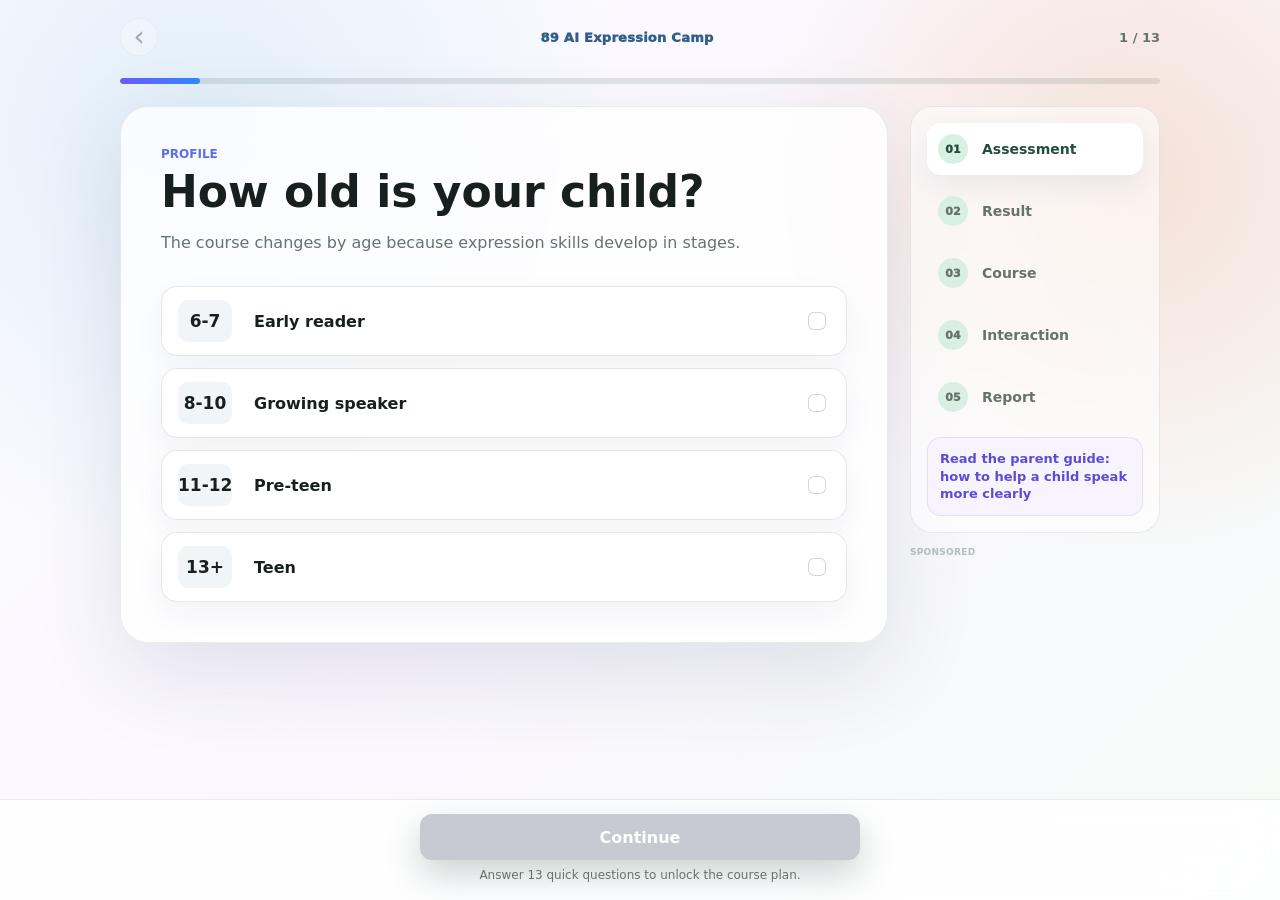
==== ai-learning/index.html @ 97161927 "Add ai learning payment intent test" ====
<!doctype html>
<html lang="en">
  <head>
    <meta charset="utf-8" />
    <meta name="viewport" content="width=device-width, initial-scale=1" />
    <title>89 AI School Demo</title>
    <link rel="stylesheet" href="./style.css?v=20260701-payment-intent-1" />
    <script async src="https://pagead2.googlesyndication.com/pagead/js/adsbygoogle.js?client=ca-pub-5502975373459743" crossorigin="anonymous"></script>
  </head>
  <body class="landing-mode">
    <div class="app-shell">
      <aside class="rail" aria-label="主导航">
        <div class="brand">
          <div class="brand-mark">89</div>
          <div>
            <strong>AI School</strong>
            <span>0-100 Lifelong Teacher</span>
          </div>
        </div>

        <nav class="rail-nav" aria-label="产品模块">
          <a href="#landing" data-route="landing">投放页</a>
          <a class="active" href="#home" data-route="home">人生地图</a>
          <a href="#model" data-route="model">商业模式</a>
          <a href="#profile" data-route="profile">阶段诊断</a>
          <a href="#lesson" data-route="lesson">AI 陪练</a>
          <a href="#report" data-route="report">成长激励</a>
        </nav>

        <div class="guardian-card">
          <span class="status-dot"></span>
          <div>
            <strong>家长 / 本人可见</strong>
            <p>所有训练记录、AI 反馈和下一步建议都会沉淀成成长档案。</p>
          </div>
        </div>
      </aside>

      <main class="workspace">
        <header class="mobile-header" aria-label="移动端状态">
          <div>
            <strong>89 AI School</strong>
            <span id="mobileStage">儿童基础能力</span>
          </div>
          <div class="mobile-stats" aria-label="学习状态">
            <span id="mobileStreak">12🔥</span>
            <span id="mobileXp">420 XP</span>
          </div>
        </header>

        <section class="page landing-page active" data-page="landing">
          <section class="quiz-screen" aria-label="AI Expression Assessment">
            <header class="quiz-top">
              <button class="quiz-back" type="button" id="quizBack" aria-label="Previous question">‹</button>
              <div class="quiz-brand">89 AI Expression Camp</div>
              <div class="quiz-step" id="quizStepText">1 / 6</div>
            </header>

            <div class="quiz-progress" aria-hidden="true">
              <span id="quizProgress"></span>
            </div>

            <main class="quiz-card" aria-live="polite">
              <p class="eyebrow" id="quizCategory">Profile</p>
              <h1 id="quizQuestion">What does your child need most right now?</h1>
              <p id="quizHint">This helps us create a focused 7-day course, not a generic lesson list.</p>
              <div class="quiz-options" id="quizOptions"></div>
            </main>

            <div class="quiz-side">
              <aside class="quiz-preview" aria-label="Flow preview">
                <div class="preview-line active">
                  <span>01</span>
                  <strong>Assessment</strong>
                </div>
                <div class="preview-line">
                  <span>02</span>
                  <strong>Result</strong>
                </div>
                <div class="preview-line">
                  <span>03</span>
                  <strong>Course</strong>
                </div>
                <div class="preview-line">
                  <span>04</span>
                  <strong>Interaction</strong>
                </div>
                <div class="preview-line">
                  <span>05</span>
                  <strong>Report</strong>
                </div>
                <a class="guide-entry" href="../learning-guides/how-to-help-a-child-speak-clearly/index.html">
                  Read the parent guide: how to help a child speak more clearly
                </a>
              </aside>

              <aside class="quiz-ad" aria-label="Sponsored">
                <span>Sponsored</span>
                <!-- learntest -->
                <ins class="adsbygoogle"
                     style="display:block"
                     data-ad-client="ca-pub-5502975373459743"
                     data-ad-slot="1172840816"
                     data-ad-format="auto"
                     data-full-width-responsive="true"></ins>
                <script>
                     (adsbygoogle = window.adsbygoogle || []).push({});
                </script>
              </aside>
            </div>

            <footer class="quiz-footer">
              <button class="primary-action" type="button" id="quizContinue" disabled>Continue</button>
              <p id="quizFooterText">Answer 12 quick questions to unlock the course plan.</p>
            </footer>
          </section>
        </section>

        <section class="page funnel-page" data-page="loading">
          <section class="plan-builder">
            <div class="mini-brand">89 AI Expression Camp</div>
            <h1>Your child's first speaking trial is ready.</h1>
            <p class="plan-ready-copy">Based on the assessment, we will start with one measurable skill: turning a short answer into a clear answer with a reason and example.</p>
            <div class="build-list plan-ready-list">
              <div><span>01</span><strong>Primary gap</strong><small>Reason</small></div>
              <div><span>02</span><strong>First trial</strong><small>8 min</small></div>
              <div><span>03</span><strong>Parent report</strong><small>After practice</small></div>
            </div>
            <div class="testimonial-slider plan-ready-summary" aria-label="Course preview">
              <article>
                <div><span>Trial preview</span><small>Day 1</small></div>
                <strong>Watch a short school scene, hear a model answer, then record one answer.</strong>
                <p>The report will only use what your child actually says in the practice.</p>
              </article>
            </div>
            <div class="micro-modal plan-ready-actions">
              <p>Choose what to review next.</p>
              <div>
                <button type="button" data-go="plan">View Plan</button>
                <button type="button" data-go="plan">Choose Plan</button>
              </div>
            </div>
          </section>
        </section>

        <section class="page funnel-page" data-page="plan">
          <section class="personal-plan">
            <div class="sticky-plan-cta">
              <span>7-day expression plan</span>
              <button type="button" data-payment-trigger="plan">Reserve Plan</button>
            </div>
            <div class="mini-brand">89 AI Expression Camp</div>
            <h1>Your child may not need more worksheets. <span>They need practice for real school moments.</span></h1>
            <p class="plan-subtitle">Based on the quiz, we recommend one short speaking trial first, then a 7-day plan built around real school moments.</p>

            <section class="offer-box purchase-test">
              <div class="discount-card">
                <span>Recommended after assessment</span>
                <strong>7-Day Expression Quest</strong>
                <p>Daily 8-minute school scenario, AI coaching, before/after answer evidence, and a parent report after each lesson.</p>
              </div>
              <div class="plan-highlights compact-offer">
                <h2>What parents are buying</h2>
                <ul>
                  <li>Day 1: give a reason with Choice + Because + Example.</li>
                  <li>Day 2: retell a story in order with First + Then + Finally.</li>
                  <li>Day 3: ask to join classmates with Ask + Role + Friendly close.</li>
                  <li>Day 4: disagree politely with I feel + When + I need.</li>
                  <li>Each day includes one school scene, one model line, one real speaking attempt, one retry, and a parent note.</li>
                </ul>
              </div>
              <div class="report-pricing plan-pricing" aria-label="Subscription plans">
                <label class="price-option" data-plan-key="week">
                  <input type="radio" name="coursePlan" value="week" />
                  <span class="plan-radio"></span>
                  <span class="price-name">1-WEEK PLAN</span>
                  <span class="price-total"><s>$9.99</s> $4.99</span>
                  <span class="price-daily"><s>$1.43</s><strong>$0.71</strong><em>per day</em></span>
                </label>

                <label class="price-option selected" data-plan-key="fourWeek">
                  <input type="radio" name="coursePlan" value="fourWeek" checked />
                  <span class="popular-badge">★ MOST POPULAR</span>
                  <span class="plan-radio"></span>
                  <span class="price-name">4-WEEK PLAN</span>
                  <span class="price-total"><s>$39.99</s> $19.99</span>
                  <span class="price-daily"><s>$1.43</s><strong>$0.71</strong><em>per day</em></span>
                </label>

                <label class="price-option" data-plan-key="twentyFourWeek">
                  <input type="radio" name="coursePlan" value="twentyFourWeek" />
                  <span class="plan-radio"></span>
                  <span class="price-name">24-WEEK PLAN</span>
                  <span class="price-total"><s>$149.99</s> $74.99</span>
                  <span class="price-daily"><s>$0.89</s><strong>$0.45</strong><em>per day</em></span>
                </label>
              </div>
              <p class="guarantee-line">This is an early payment-intent test. Reserve the selected plan and we will notify you when checkout opens.</p>
              <button class="primary-action" type="button" data-payment-trigger="plan">Reserve Early Access</button>
              <button class="secondary-action" type="button" data-go="landing">Retake Assessment</button>
            </section>
          </section>
        </section>

        <section class="page" data-page="home">
          <div class="topbar" aria-label="Demo 控制台">
            <div>
              <p class="eyebrow">7-Day AI Expression Camp</p>
              <h1 id="homeHeroTitle">每天 10 分钟，让孩子把话说完整、敢开口、能处理小冲突。</h1>
            </div>
            <button class="primary-action" type="button" data-go="profile">开始测评</button>
          </div>

          <section class="daily-challenge panel">
            <div class="challenge-copy">
              <span class="challenge-badge" id="challengeBadge">Cold Start MVP</span>
              <h2 id="challengeTitle">先测“表达力训练营”能不能跑通</h2>
              <p id="challengeCopy">榜单显示，教育产品真正赚钱的是明确任务：开口练习、儿童阅读、AI 反馈、每日训练。我们先用表达力切口验证家长是否愿意付费。</p>
            </div>
            <div class="challenge-rewards">
              <div>
                <span>验证路径</span>
                <strong id="challengeReward">广告 → Quiz → 7 天营</strong>
              </div>
              <button type="button" data-go="model">看商业模式</button>
            </div>
          </section>

          <section class="validation-grid" aria-label="商业验证入口">
            <article class="validation-card panel">
              <span>Track 01</span>
              <h2>Reading Quest</h2>
              <p>解决“孩子读了很多书，但讲不出来”。每天一个故事，一个追问，一个家长报告。</p>
              <button type="button" data-go="lesson">体验阅读表达</button>
            </article>
            <article class="validation-card panel">
              <span>Track 02</span>
              <h2>Social Expression Quest</h2>
              <p>解决“孩子被误会、想加入、吵架后不知道怎么说”。每天一个真实社交场景。</p>
              <button type="button" data-go="profile">生成训练计划</button>
            </article>
            <article class="validation-card panel emphasis">
              <span>Business Test</span>
              <h2>我们要验证什么？</h2>
              <p>普通家庭是否愿意为孩子的底层能力提升付费，而不是只为课程内容付费。</p>
              <button type="button" data-go="model">查看榜单依据</button>
            </article>
          </section>

          <section class="hero-grid">
            <div class="life-map panel">
              <div class="panel-header">
                <div>
                  <p class="eyebrow">Life Learning Map</p>
                  <h2>人生学习地图</h2>
                </div>
                <output id="ageOutput" for="ageRange">7 岁</output>
              </div>

              <div class="age-slider">
                <input id="ageRange" type="range" min="0" max="100" value="7" />
                <div class="age-labels" aria-hidden="true">
                  <span>0</span>
                  <span>18</span>
                  <span>40</span>
                  <span>70</span>
                  <span>100</span>
                </div>
              </div>

              <div class="stage-rail" id="stageRail" aria-label="人生阶段"></div>
            </div>

            <div class="teacher-panel panel">
              <div class="orbital-visual" aria-hidden="true">
                <div class="orbit orbit-one"></div>
                <div class="orbit orbit-two"></div>
                <div class="core">AI</div>
                <span class="node node-a"></span>
                <span class="node node-b"></span>
                <span class="node node-c"></span>
              </div>
              <p class="eyebrow">Core Promise</p>
              <h2 id="teacherTitle">老师已经知道你今天卡在哪里。</h2>
              <p class="teacher-copy">
                不用选课，不用找题。每天打开就是一个刚好够难的小关卡，完成后能力、奖励和明天任务都会更新。
              </p>
            </div>
          </section>

          <section class="persona-strip" aria-label="选择体验角色">
            <button class="persona-card active" type="button" data-persona="child">
              <span class="persona-age">7 岁</span>
              <strong>Lily</strong>
              <small>阅读表达训练</small>
            </button>
            <button class="persona-card" type="button" data-persona="teen">
              <span class="persona-age">18 岁</span>
              <strong>Alex</strong>
              <small>专业与职业探索</small>
            </button>
            <button class="persona-card" type="button" data-persona="adult">
              <span class="persona-age">32 岁</span>
              <strong>Chen</strong>
              <small>AI 职业能力提升</small>
            </button>
            <button class="persona-card" type="button" data-persona="senior">
              <span class="persona-age">68 岁</span>
              <strong>Wang</strong>
              <small>健康认知与陪伴</small>
            </button>
          </section>

          <section class="ops-strip" aria-label="学习运营机制">
            <article class="ops-card">
              <span>🔥</span>
              <strong id="homeStreak">12 天连续学习</strong>
              <small>每天完成一个微任务，保持成长节奏。</small>
            </article>
            <article class="ops-card">
              <span>⚡</span>
              <strong id="homeXp">420 XP</strong>
              <small>每次练习获得经验值，推动阶段升级。</small>
            </article>
            <article class="ops-card">
              <span>💎</span>
              <strong id="homeGems">86 Gems</strong>
              <small>可兑换提示、复习保护和奖励任务。</small>
            </article>
          </section>
        </section>

        <section class="page" data-page="model">
          <div class="page-head">
            <div>
              <p class="eyebrow">Market Map</p>
              <h1>教育产品不是一种商业模式，而是一组获客、转化、留存和复购机制。</h1>
              <p>我们要测试的不是“AI School 这个大词”，而是普通家庭是否愿意为一个明确能力结果付费：孩子每天 10 分钟，把话说完整、敢开口、能处理真实小场景。</p>
            </div>
            <button class="primary-action" type="button" data-go="lesson">体验训练</button>
          </div>

          <section class="model-hero panel">
            <div>
              <p class="eyebrow">Recommended Test</p>
              <h2>最小可验证模式</h2>
              <p>痛点广告 + 3 分钟测评 + 个性化训练计划 + 5/7 天 AI 闯关陪练 + 家长报告 + 训练营/订阅转化。</p>
            </div>
            <div class="funnel-chain" aria-label="商业模式漏斗">
              <span>痛点广告</span>
              <span>测评</span>
              <span>训练计划</span>
              <span>每日闯关</span>
              <span>家长报告</span>
              <span>付费续训</span>
            </div>
          </section>

          <section class="model-grid">
            <article class="model-card panel recommended">
              <p class="eyebrow">Best For Cold Start</p>
              <h2>适合先做</h2>
              <ul>
                <li><strong>Quiz Funnel：</strong>广告进入测评，生成孩子专属训练计划。</li>
                <li><strong>5/7 天训练营：</strong>短周期、低门槛，验证家长第一笔付费。</li>
                <li><strong>AI 闯关陪练：</strong>每天一个真实任务，AI 追问、提示、反馈。</li>
                <li><strong>家长报告：</strong>让家长看到“孩子哪里变好了”。</li>
                <li><strong>Kahoot 式挑战：</strong>第二阶段再做家庭/班级 PK，用来增强传播和组织场景。</li>
              </ul>
            </article>

            <article class="model-card panel">
              <p class="eyebrow">Delay These</p>
              <h2>暂时不适合</h2>
              <ul>
                <li><strong>Khanmigo 模式：</strong>依赖大内容库和学校生态，冷启动用户不知道该问什么。</li>
                <li><strong>BabyBus 模式：</strong>需要海量内容/IP/动画，不适合当前用 AI 快速验证。</li>
                <li><strong>学校采购：</strong>客单价高但周期长，先 DTC 跑通家长端。</li>
                <li><strong>老师 marketplace：</strong>供给侧太重，不是我们当前优势。</li>
              </ul>
            </article>
          </section>

          <section class="market-table panel">
            <div class="panel-header">
              <div>
                <p class="eyebrow">Benchmarks</p>
                <h2>参考产品和可借鉴点</h2>
              </div>
              <span class="pill">2026 当前市场</span>
            </div>
            <div class="benchmark-list">
              <div><strong>Duolingo</strong><span>Freemium + 订阅 + 广告 + IAP</span><p>学 Streak、XP、League、Hearts，但不能只做游戏化。</p></div>
              <div><strong>Speak / ELSA</strong><span>AI 表达陪练订阅</span><p>卖“敢说、说得好”的结果，而不是卖课程目录。</p></div>
              <div><strong>ABCmouse / Lingokids</strong><span>儿童内容会员</span><p>学年龄路径、免费试用和家长放心，不拼内容库。</p></div>
              <div><strong>Kahoot</strong><span>多人互动学习 + 组织订阅</span><p>学抢答、排行榜和课堂/家庭挑战；不作为冷启动主卖点。</p></div>
              <div><strong>Khanmigo</strong><span>AI Tutor + 内容库</span><p>学引导式反馈，但不直接复制通用问答。</p></div>
              <div><strong>Second Step / Move This World</strong><span>学校 SEL 平台</span><p>证明 SEL 有需求，但前台要讲“真实场景怎么说”。</p></div>
              <div><strong>RiseGuide 类漏斗</strong><span>测评 + 定制计划</span><p>最适合测试广告、留资和低价付费。</p></div>
            </div>
          </section>

          <section class="adjacent-modes panel">
            <div class="panel-header">
              <div>
                <p class="eyebrow">Adjacent Models</p>
                <h2>没有作为第一优先级，但值得借鉴的模式</h2>
              </div>
              <span class="pill">第二阶段参考</span>
            </div>
            <div class="mode-cards">
              <article>
                <span>01</span>
                <strong>Preply / italki</strong>
                <h3>真人老师 marketplace + AI 辅助</h3>
                <p>证明用户愿意为真人反馈、责任感和个性化纠错付高价。89 可以做 AI 陪练后的真人点评 upsell。</p>
              </article>
              <article>
                <span>02</span>
                <strong>Outschool</strong>
                <h3>儿童兴趣小班课 marketplace</h3>
                <p>用主题小班课承接孩子兴趣。89 后期可做故事表达营、小小辩论营、社交表达营。</p>
              </article>
              <article>
                <span>03</span>
                <strong>Prodigy / Blooket / Gimkit</strong>
                <h3>游戏优先的学习循环</h3>
                <p>学任务、战斗、奖励和成长线，让孩子自己愿意回来；付费设计要避免家长反感。</p>
              </article>
              <article>
                <span>04</span>
                <strong>Maven</strong>
                <h3>结果型 cohort 训练营</h3>
                <p>更适合成人阶段，例如 AI Career School、30 天职场表达训练营、管理沟通训练营。</p>
              </article>
              <article>
                <span>05</span>
                <strong>KiwiCo / Lovevery</strong>
                <h3>家庭订阅 + 离线成长任务</h3>
                <p>把学习从屏幕延伸到家庭场景。89 可做每日亲子表达题、情绪沟通任务、现实挑战。</p>
              </article>
            </div>
          </section>

          <section class="chart-signals panel">
            <div class="panel-header">
              <div>
                <p class="eyebrow">App Store / Google Play Signals</p>
                <h2>榜单告诉我们的真实需求</h2>
              </div>
              <span class="pill">Top Free / Top Grossing</span>
            </div>
            <div class="signal-grid">
              <article>
                <span>01</span>
                <strong>用户不为“教育”付费，而为具体任务付费</strong>
                <p>Duolingo、PictureThis、Simply Piano、Pocket Prep、Blinkist 都是具体任务，不是泛教育。</p>
              </article>
              <article>
                <span>02</span>
                <strong>AI + 明确任务，比通用 AI Tutor 更容易跑</strong>
                <p>Gauth、Question.AI、Praktika、Loora、ELSA、Coursiv 都是在具体学习动作里放 AI。</p>
              </article>
              <article>
                <span>03</span>
                <strong>儿童方向能赚钱，但不要拼内容库</strong>
                <p>Lingokids、ABCmouse、Kiddopia、Reading Eggs 靠内容/IP，89 应该靠 AI 陪练和家长报告。</p>
              </article>
              <article>
                <span>04</span>
                <strong>表达力是合理切口</strong>
                <p>Duolingo、Speak、Pimsleur、Babbel、ELSA 长期在榜，说明“开口练习 + 高频反馈”有付费心智。</p>
              </article>
            </div>
          </section>

          <section class="category-share panel">
            <div class="panel-header">
              <div>
                <p class="eyebrow">Top100 Category Share</p>
                <h2>Google Play 教育畅销 Top100 品类占比</h2>
              </div>
              <span class="pill">US / Top Grossing</span>
            </div>
            <p class="share-note">口径：AppBrain Google Play 美国 Education Top Grossing Top100，2026-06-06。每个产品按主付费场景归入一个品类。</p>
            <div class="share-bars" aria-label="Google Play 教育畅销 Top100 品类占比">
              <article style="--share: 30%">
                <div><strong>语言 / AI 口语</strong><span>30%</span></div>
                <i aria-hidden="true"></i>
                <p>Duolingo、Speak、Babbel、Pimsleur、Praktika、Loora、ELSA</p>
              </article>
              <article style="--share: 15%">
                <div><strong>儿童学习 / 早教</strong><span>15%</span></div>
                <i aria-hidden="true"></i>
                <p>Lingokids、ABCmouse、Kiddopia、SplashLearn、Buddy.ai、Reading Eggs</p>
              </article>
              <article style="--share: 13%">
                <div><strong>成人技能 / 职业认证</strong><span>13%</span></div>
                <i aria-hidden="true"></i>
                <p>Coursera、Udemy、SkillCat、Mimo、Pocket Prep、Zutobi</p>
              </article>
              <article style="--share: 12%">
                <div><strong>自然识别 / 知识工具</strong><span>12%</span></div>
                <i aria-hidden="true"></i>
                <p>PictureThis、Plant App、PlantIn、Picture Insect、LeafSnap、Blossom</p>
              </article>
              <article style="--share: 11%">
                <div><strong>微学习 / 脑训练</strong><span>11%</span></div>
                <i aria-hidden="true"></i>
                <p>Elevate、Headway、Blinkist、Brilliant、Imprint、Deepstash</p>
              </article>
              <article style="--share: 8%">
                <div><strong>兴趣技能</strong><span>8%</span></div>
                <i aria-hidden="true"></i>
                <p>Simply Piano、Yousician、Simply Guitar、flowkey、Musora</p>
              </article>
              <article style="--share: 7%">
                <div><strong>AI 作业 / 学习工具</strong><span>7%</span></div>
                <i aria-hidden="true"></i>
                <p>Quizlet、Gauth、Nerd AI、Question.AI、Quiz AI、Grammar Check</p>
              </article>
              <article style="--share: 2%">
                <div><strong>阅读内容 / 小说</strong><span>2%</span></div>
                <i aria-hidden="true"></i>
                <p>HappyNovel、Neonovel</p>
              </article>
              <article style="--share: 1%">
                <div><strong>多人互动 / 课堂挑战</strong><span>1%</span></div>
                <i aria-hidden="true"></i>
                <p>Kahoot：适合第二阶段做家庭/班级挑战和组织传播</p>
              </article>
              <article style="--share: 1%">
                <div><strong>学校 / 家校工具</strong><span>1%</span></div>
                <i aria-hidden="true"></i>
                <p>ClassDojo：适合后期学校和家校场景</p>
              </article>
            </div>
          </section>

          <section class="roadmap panel">
            <div class="panel-header">
              <div>
                <p class="eyebrow">Operating Roadmap</p>
                <h2>从冷启动到长期运营</h2>
              </div>
            </div>
            <div class="roadmap-steps">
              <article>
                <span>01</span>
                <strong>单点训练营</strong>
                <p>阅读表达或社交表达，验证广告点击、测评完成、留资、付费和 Day 3 留存。</p>
              </article>
              <article>
                <span>02</span>
                <strong>能力矩阵</strong>
                <p>扩展到表达力、逻辑力、学习力、专注力、财富认知和情绪韧性。</p>
              </article>
              <article>
                <span>03</span>
                <strong>长期档案</strong>
                <p>孩子的能力地图、每日任务、阶段报告和年龄升级建议沉淀成家庭账号。</p>
              </article>
            </div>
          </section>
        </section>

        <section class="page" data-page="profile">
          <div class="page-head">
            <div>
              <p class="eyebrow">Assessment Result</p>
              <h1>Your child's 7-day expression course is ready.</h1>
              <p id="profileIntro">The goal is not to add more lessons. The goal is to find the smallest gap and turn it into one doable task.</p>
            </div>
            <button class="primary-action" type="button" data-go="lesson">View Course Plan</button>
          </div>

          <section class="diagnosis-grid">
            <article class="profile-card panel">
              <div class="panel-header compact">
                <div>
                  <p class="eyebrow">Learner Profile</p>
                  <h2 id="personaName">Your child's Assessment Result</h2>
                </div>
                <span class="pill" id="personaStage">Foundational Expression</span>
              </div>

              <div class="profile-summary">
                <div>
                  <span>Training Goal</span>
                  <strong id="goalText">Retell a short story with character, goal, reason, and sequence.</strong>
                </div>
                <div>
                  <span>Daily Time</span>
                  <strong id="timeText">10 minutes</strong>
                </div>
              </div>

              <div class="skill-list" id="skillList"></div>
            </article>

            <article class="panel diagnosis-panel">
              <p class="eyebrow">AI Diagnosis</p>
              <h2>How the course was created</h2>
              <div class="diagnosis-flow" id="diagnosisFlow"></div>
            </article>
          </section>
        </section>

        <section class="page" data-page="lesson">
          <section class="classroom-lesson rise-course-lesson">
            <header class="lesson-app-top">
              <button class="quiz-back" type="button" data-go="landing" aria-label="Back">‹</button>
              <div>
                <strong>89 AI Expression Camp</strong>
                <span id="lessonHeroTitle">Day 1 Course: Story Retell</span>
              </div>
              <button class="secondary-action" type="button" data-go="report">Report</button>
            </header>

            <div class="lesson-progress-strip" aria-label="Lesson progress">
              <div class="lesson-flow" aria-label="Interactive lesson steps">
                <button class="active" type="button" data-flow-step="intro" disabled>
                  <span>1</span>
                  <strong>Coach</strong>
                </button>
                <button type="button" data-flow-step="scene" disabled>
                  <span>2</span>
                  <strong>Scene</strong>
                </button>
                <button type="button" data-flow-step="model" disabled>
                  <span>3</span>
                  <strong>Model</strong>
                </button>
                <button type="button" data-flow-step="speak" disabled>
                  <span>4</span>
                  <strong>Speak</strong>
                </button>
              </div>
            </div>

            <article class="member-lesson-card">
              <div class="lesson-copy">
                <span class="section-tag">Part 1</span>
                <h1 id="taskTitle">Turn a short answer into a clear opinion with evidence.</h1>
                <p id="taskBody">Kids often answer with one sentence. Today trains a stronger pattern: choice, because, example.</p>
              </div>

              <div class="lesson-video-card">
                <div class="teacher-video-shell">
                  <video
                    id="teacherVideo"
                    class="teacher-video"
                    src="ad-assets/AI School Coach Intro Human Video.mp4"
                    playsinline
                    preload="metadata"
                    poster=""
                    aria-label="AI speaking coach intro video"
                  ></video>
                  <div class="video-teacher" aria-hidden="true">
                    <div class="video-teacher-head"></div>
                    <div class="video-teacher-body"></div>
                    <div class="video-mic"></div>
                  </div>
                  <button class="video-play" type="button" data-teacher-segment="intro" aria-label="Play lesson">▶</button>
                </div>
                <div class="teacher-caption">
                  <span id="teacherStage">Mini lesson</span>
                  <strong id="teacherLine">Today we replace a weak answer with a confident one.</strong>
                </div>
              </div>

              <div class="scene-video-card">
                <div class="scene-video-shell">
                  <video
                    id="sceneVideo"
                    class="scene-video"
                    src="ad-assets/reading-corner-scene-narrated.mp4"
                    playsinline
                    preload="metadata"
                    aria-label="Classroom choice scene video"
                  ></video>
                  <button class="scene-play" type="button" id="scenePlay" aria-label="Play scene">▶</button>
                </div>
                <div class="scene-video-copy">
                  <span>Watch the scene</span>
                  <strong id="sceneCopyTitle">The class can choose a reading corner or a game day.</strong>
                  <p id="sceneCopyBody">After watching, the child answers one question out loud: which one should they choose, and why?</p>
                </div>
              </div>

              <div class="expression-swap">
                <div class="bad-expression">
                  <span>Weak answer</span>
                  <strong id="weakAnswerText">“I don't know... maybe the reading corner.”</strong>
                  <p id="weakAnswerNote">It sounds unsure and gives the listener nothing to respond to.</p>
                </div>
                <div class="better-expression">
                  <span>Better frame</span>
                  <strong id="practiceMethod">Choice + Because + Example</strong>
                  <p id="practiceExample">I choose the reading corner because it helps everyone calm down. For example, we can read quietly after lunch.</p>
                </div>
              </div>
            </article>

            <article class="voice-analyzer-card">
              <div class="analyzer-head">
                <span id="taskType">Voice analyzer</span>
                <h2>Your scene</h2>
                <p id="practiceStory">The class earned 30 minutes of free activity. Some students want a reading corner. Others want a game day.</p>
              </div>

              <div class="scenario-prompt">
                <span>Teacher asks</span>
                <strong id="sceneQuestion">Which activity should the class choose, and why?</strong>
              </div>

              <div class="voice-card">
                <span>Model line</span>
                <strong id="aiLine">I choose the reading corner because...</strong>
                <button type="button" id="playAiLine">Listen</button>
              </div>

              <div class="analysis-panel">
                <div class="coach-chat detailed-chat" id="chatLog" aria-label="AI coaching conversation"></div>
                <div class="analysis-meter" id="analysisMeter">
                  <div><span>Clear choice</span><i style="--meter: 12%"></i></div>
                  <div><span>Because</span><i style="--meter: 0%"></i></div>
                  <div><span>Example</span><i style="--meter: 0%"></i></div>
                  <div><span>Completeness</span><i style="--meter: 10%"></i></div>
                </div>
              </div>

              <div class="voice-actions">
                <button class="mic-main" type="button" id="recordFirst">
                  <span>🎙</span>
                  Start recording
                </button>
                <button type="button" id="recordSecond" disabled>Retry with the frame</button>
              </div>

              <div class="voice-feedback">
                <span id="voiceStatus">Record one answer. The report will only use what happened in this practice.</span>
                <strong id="voiceScore">Not started</strong>
              </div>

              <form class="answer-box hidden-support" id="answerForm" aria-hidden="true">
                <label for="answerInput">Hidden answer capture</label>
                <textarea id="answerInput" rows="3" placeholder="First try: type what the child would naturally say."></textarea>
                <button class="primary-action" type="submit" id="answerSubmit">Submit First Try</button>
              </form>
            </article>

            <article class="course-map-card">
              <div class="map-head">
                <span>7-day path</span>
                <strong>Expression foundation</strong>
              </div>
              <div class="map-path" id="courseMapPath">
                <button type="button" class="done active" data-course-day="0"><span>1</span><strong>Give a reason</strong><small>Open</small></button>
                <button type="button" data-course-day="1"><span>2</span><strong>Tell it in order</strong><small>Preview</small></button>
                <button type="button" data-course-day="2"><span>3</span><strong>Join a group</strong><small>Preview</small></button>
                <button type="button" data-course-day="3"><span>4</span><strong>Disagree politely</strong><small>Preview</small></button>
                <button type="button" data-course-day="4"><span>5</span><strong>Ask for help</strong><small>Preview</small></button>
                <button type="button" data-course-day="5"><span>6</span><strong>Give feedback</strong><small>Preview</small></button>
                <button type="button" data-course-day="6"><span>7</span><strong>Speak with confidence</strong><small>Preview</small></button>
              </div>
            </article>

            <article class="lesson-bottom-sheet hidden-support">
              <div class="before-after-mini hidden-support">
                <div>
                  <span>Before</span>
                  <p id="firstAttemptText">Submit the first answer to capture the baseline.</p>
                </div>
                <div>
                  <span>After coaching</span>
                  <p id="improvedAttemptText">Try again after the AI gives a hint.</p>
                </div>
              </div>
              <div class="unlock-card">
                <span>Skill target</span>
                <strong id="unlockTitle">Reason Link Lv.1</strong>
                <p id="unlockCopy">Use one reason sentence to explain why the character acted.</p>
              </div>
              <div class="teacher-actions hidden-support" aria-label="Current lesson action">
                <button class="primary-action" type="button" id="teacherPrimaryAction">Start First Try</button>
                <p id="teacherActionHint">Watch the teacher, then answer the scene question above.</p>
              </div>
              <div class="coach-reward">
                <div>
                  <span id="passLabel">Add one reason sentence to pass</span>
                  <strong id="heartStatus">❤️❤️❤️❤️❤️</strong>
                </div>
                <button type="button" id="finishLesson" data-go="report">View Summary</button>
              </div>
              <span class="hint-status-hidden" id="hintStatus">2 hints left</span>
              <span class="hidden-support" id="coachMode">Guided</span>
              <span class="hidden-support" id="lessonDuration">10 min</span>
              <span class="hidden-support" id="lessonReward">+15 XP · +3 Gems</span>
              <span class="hidden-support" id="opsStreak">12</span>
              <span class="hidden-support" id="opsXp">420 XP</span>
              <span class="hidden-support" id="opsGems">86</span>
              <span class="hidden-support" id="opsHearts">5/5</span>
              <span class="trial-prompt-hidden" id="trialPrompt">Write one sentence that explains why Mia followed the map.</span>
              <span class="dubbing-line-hidden" id="dubbingLine">I followed the map because...</span>
              <div class="hidden-support" id="interactionOptions" aria-hidden="true"></div>
              <ul id="rubricList">
                <li>Makes one clear choice.</li>
                <li>Uses because to explain the reason.</li>
                <li>Adds one concrete example, not only a feeling.</li>
              </ul>
              <span class="hidden-support" id="lessonIntro">Record one answer, get one hint, then retry.</span>
              <svg class="hidden-support" aria-hidden="true">
                <circle id="ringValue"></circle>
              </svg>
              <span class="hidden-support" id="ringPercent">68%</span>
              <div class="lesson-steps" id="lessonSteps"></div>
            </article>
          </section>
        </section>

        <section class="page" data-page="report">
          <div class="page-head">
            <div>
              <p class="eyebrow">Parent Report</p>
              <h1 id="reportHeroTitle">Day 1 is complete.</h1>
              <p id="reportIntro">The report shows what improved, what is still weak, and what the next lesson will train.</p>
            </div>
            <button class="secondary-action" type="button" data-go="landing">Back to Start</button>
          </div>

          <section class="report-layout">
            <article class="report-card panel">
	            <div class="panel-header compact">
	                <div>
		                  <p class="eyebrow">Summary</p>
		                  <h2>Initial expression profile</h2>
		                </div>
		                <span class="score" id="scoreText">Draft</span>
		              </div>

		              <div class="report-block report-status">
		                <span>Stage rating</span>
		                <p id="reportStatus">Preliminary questionnaire analysis. No trial answer has been submitted yet.</p>
		              </div>

	              <div class="report-block">
	                <span>Comment</span>
	                <p id="reportQuizSignal">The questionnaire suggests the first trial should test whether your child can explain why an event happened.</p>
	              </div>

	              <div class="report-block">
	                <span>Trial evidence</span>
	                <p id="progressText">No trial answer submitted yet.</p>
	                <div class="report-evidence-list" id="trialEvidenceCards"></div>
	              </div>

	              <div class="report-block">
	                <span>Teacher note</span>
	                <p id="reportEvidence">The answer passed because it used the method: Who + What happened + Because.</p>
	              </div>

	              <div class="report-block">
	                <span>Next lesson</span>
	                <p id="nextText">Tomorrow's lesson will train sequence words: first, then, finally.</p>
	              </div>

	              <div class="unlock-result">
	                <span>Trial Result</span>
	                <strong id="reportUnlock">Reason Link Lv.1</strong>
	                <p id="reportUnlockCopy">Skill unlocks only after the child submits an answer that meets the pass standard.</p>
	              </div>
	            </article>

	            <article class="panel archive-panel">
		              <p class="eyebrow">Next Lesson Locked</p>
		              <h2>Continue with a paid plan</h2>

	              <div class="report-pricing" aria-label="Subscription plans">
	                <label class="price-option" data-plan-key="week">
	                  <input type="radio" name="reportPlan" value="week" />
	                  <span class="plan-radio"></span>
	                  <span class="price-name">1-WEEK PLAN</span>
	                  <span class="price-total"><s>$9.99</s> $4.99</span>
	                  <span class="price-daily"><s>$1.43</s><strong>$0.71</strong><em>per day</em></span>
	                </label>

	                <label class="price-option selected" data-plan-key="fourWeek">
	                  <input type="radio" name="reportPlan" value="fourWeek" checked />
	                  <span class="popular-badge">★ MOST POPULAR</span>
	                  <span class="plan-radio"></span>
	                  <span class="price-name">4-WEEK PLAN</span>
	                  <span class="price-total"><s>$39.99</s> $19.99</span>
	                  <span class="price-daily"><s>$1.43</s><strong>$0.71</strong><em>per day</em></span>
	                </label>

	                <label class="price-option" data-plan-key="twentyFourWeek">
	                  <input type="radio" name="reportPlan" value="twentyFourWeek" />
	                  <span class="plan-radio"></span>
	                  <span class="price-name">24-WEEK PLAN</span>
	                  <span class="price-total"><s>$149.99</s> $74.99</span>
	                  <span class="price-daily"><s>$0.89</s><strong>$0.45</strong><em>per day</em></span>
	                </label>
	              </div>

	              <div class="report-cta">
	                <button class="primary-action" type="button" id="reportCta" data-payment-trigger="report">Reserve Early Access</button>
	                <p>Reserve the selected plan now. This tests whether parents are willing to pay before checkout is connected.</p>
	              </div>

	              <div class="tomorrow-card">
	                <span>First unlocked lesson</span>
	                <strong id="tomorrowTitle">Story Sequence</strong>
	                <p id="tomorrowCopy">Use first, then, and finally to retell the story clearly.</p>
	              </div>

              <h2 class="archive-title">Saved to the learner profile</h2>
              <div class="archive-list" id="archiveList"></div>
            </article>
          </section>
        </section>
      </main>
    </div>

    <dialog class="payment-dialog" id="paymentDialog" aria-labelledby="paymentDialogTitle">
      <form class="payment-card" id="paymentReservationForm" method="dialog">
        <button class="payment-close" type="button" id="paymentDialogClose" aria-label="Close">×</button>
        <p class="eyebrow">Early Access</p>
        <h2 id="paymentDialogTitle">Reserve this expression plan</h2>
        <p class="payment-summary" id="paymentSummary">4-WEEK PLAN · $19.99</p>
        <p class="payment-copy">
          Checkout is not open yet. Leave an email if you would be willing to buy this plan when payment opens.
        </p>
        <label class="payment-field">
          Parent email
          <input id="paymentEmail" name="email" type="email" placeholder="parent@example.com" autocomplete="email" required />
        </label>
        <label class="payment-field">
          Note optional
          <textarea id="paymentNote" name="note" rows="3" placeholder="Anything we should know about your child's speaking goal?"></textarea>
        </label>
        <button class="primary-action" type="submit">Reserve Early Access</button>
        <p class="payment-status" id="paymentStatus" role="status"></p>
      </form>
    </dialog>

    <script src="./payment-config.js?v=20260701-payment-intent-1"></script>
    <script src="./app.js?v=20260701-payment-intent-1"></script>
  </body>
</html>
---- ai-learning/style.css ----
:root {
  --bg: #f6f3ec;
  --panel: #fffefa;
  --ink: #18201d;
  --muted: #66736c;
  --line: #ded8ca;
  --green: #244d3d;
  --mint: #d8efe3;
  --blue: #315f8a;
  --sky: #dcebf7;
  --rose: #a8484d;
  --peach: #f3d8c7;
  --gold: #9a6b18;
  --yellow: #f3e3b3;
  --shadow: 0 24px 70px rgba(33, 44, 39, 0.12);
}

* {
  box-sizing: border-box;
}

html {
  scroll-behavior: smooth;
}

body {
  margin: 0;
  min-height: 100vh;
  overflow-x: hidden;
  background:
    radial-gradient(circle at 15% 10%, rgba(216, 239, 227, 0.72), transparent 34%),
    linear-gradient(135deg, #f6f3ec 0%, #eef4f0 52%, #f7efe8 100%);
  color: var(--ink);
  font-family:
    Inter, ui-sans-serif, system-ui, -apple-system, BlinkMacSystemFont, "Segoe UI",
    "PingFang SC", "Hiragino Sans GB", "Microsoft YaHei", sans-serif;
}

body.landing-mode {
  background: #fbfaf6;
}

button,
input {
  font: inherit;
}

.app-shell {
  display: grid;
  grid-template-columns: 280px minmax(0, 1fr);
  min-height: 100vh;
}

.rail {
  position: sticky;
  top: 0;
  display: flex;
  flex-direction: column;
  gap: 30px;
  height: 100vh;
  padding: 28px 22px;
  border-right: 1px solid rgba(36, 77, 61, 0.14);
  background: rgba(255, 254, 250, 0.72);
  backdrop-filter: blur(18px);
  max-width: 100vw;
}

.brand {
  display: flex;
  align-items: center;
  gap: 14px;
}

.brand-mark {
  display: grid;
  width: 48px;
  height: 48px;
  place-items: center;
  border-radius: 14px;
  background: var(--green);
  color: #fff;
  font-weight: 800;
}

.brand strong,
.brand span {
  display: block;
}

.brand span {
  margin-top: 3px;
  color: var(--muted);
  font-size: 12px;
}

.rail-nav {
  display: grid;
  gap: 8px;
}

.rail-nav a {
  padding: 12px 14px;
  border-radius: 10px;
  color: var(--muted);
  text-decoration: none;
}

.rail-nav a.active,
.rail-nav a:hover {
  background: var(--mint);
  color: var(--green);
}

.guardian-card {
  display: flex;
  gap: 12px;
  margin-top: auto;
  padding: 16px;
  border: 1px solid var(--line);
  border-radius: 16px;
  background: #f9f7ef;
}

.guardian-card p {
  margin: 6px 0 0;
  color: var(--muted);
  font-size: 13px;
  line-height: 1.55;
}

.status-dot {
  flex: 0 0 auto;
  width: 11px;
  height: 11px;
  margin-top: 4px;
  border-radius: 999px;
  background: #2c9462;
  box-shadow: 0 0 0 5px rgba(44, 148, 98, 0.12);
}

.workspace {
  display: grid;
  gap: 22px;
  width: min(1240px, 100%);
  max-width: 100vw;
  min-width: 0;
  margin: 0 auto;
  padding: 28px;
}

body.landing-mode .app-shell {
  display: block;
}

body.landing-mode .rail,
body.landing-mode .mobile-header {
  display: none;
}

body.landing-mode .workspace {
  width: 100%;
  max-width: none;
  padding: 0;
}

body.landing-mode .page:not(.landing-page).active {
  width: min(1120px, calc(100% - 40px));
  margin: 0 auto;
  padding: 34px 0 60px;
}

.mobile-header {
  display: none;
}

.page {
  display: none;
  gap: 22px;
}

.page.active {
  display: grid;
}

.landing-page.active {
  display: block;
}

.landing-page {
  min-height: 100vh;
  max-width: 100vw;
  overflow-x: hidden;
  background:
    radial-gradient(circle at 15% 15%, rgba(220, 235, 247, 0.82), transparent 32%),
    radial-gradient(circle at 88% 20%, rgba(243, 216, 199, 0.72), transparent 28%),
    linear-gradient(135deg, #fbfdff 0%, #fbf7ff 48%, #f5fbf7 100%);
}

.quiz-screen {
  display: grid;
  grid-template-columns: minmax(0, 1fr) 250px;
  grid-template-rows: auto auto minmax(0, 1fr) auto;
  gap: 22px;
  width: min(1040px, calc(100% - 40px));
  min-height: 100vh;
  margin: 0 auto;
  padding: 18px 0 104px;
}

.quiz-top {
  grid-column: 1 / -1;
  display: grid;
  grid-template-columns: 44px minmax(0, 1fr) 70px;
  gap: 14px;
  align-items: center;
}

.quiz-back {
  display: grid;
  width: 38px;
  height: 38px;
  place-items: center;
  border: 1px solid rgba(36, 77, 61, 0.12);
  border-radius: 50%;
  background: rgba(255, 255, 255, 0.72);
  color: var(--ink);
  font-size: 28px;
  line-height: 1;
  cursor: pointer;
}

.quiz-back:disabled {
  opacity: 0.34;
  cursor: default;
}

.quiz-brand {
  color: var(--blue);
  font-size: 13px;
  font-weight: 950;
  text-align: center;
  letter-spacing: 0.02em;
}

.quiz-step {
  color: var(--muted);
  font-size: 13px;
  font-weight: 900;
  text-align: right;
}

.quiz-progress {
  grid-column: 1 / -1;
  height: 6px;
  overflow: hidden;
  border-radius: 999px;
  background: rgba(36, 77, 61, 0.12);
}

.quiz-progress span {
  display: block;
  width: 16.66%;
  height: 100%;
  border-radius: inherit;
  background: linear-gradient(90deg, #7257ff, #2f8cff);
  transition: width 0.22s ease;
}

.quiz-card {
  grid-column: 1;
  align-self: start;
  padding: 40px;
  border: 1px solid rgba(36, 77, 61, 0.1);
  border-radius: 28px;
  background: rgba(255, 255, 255, 0.78);
  box-shadow: 0 30px 90px rgba(36, 49, 79, 0.12);
  backdrop-filter: blur(18px);
}

.quiz-card h1 {
  max-width: 680px;
  margin: 0;
  font-size: clamp(28px, 4.2vw, 44px);
  line-height: 1.06;
}

.quiz-card > p:not(.eyebrow) {
  max-width: 620px;
  margin: 14px 0 0;
  color: var(--muted);
  font-size: 16px;
  line-height: 1.65;
}

.quiz-options {
  display: grid;
  gap: 12px;
  margin-top: 30px;
}

.quiz-inline-continue {
  width: 100%;
  margin-top: 18px;
  background: linear-gradient(90deg, #7257ff, #2f8cff);
}

.quiz-inline-continue:disabled {
  background: #c7cad1;
  cursor: default;
  transform: none;
}

.quiz-option {
  display: grid;
  grid-template-columns: 64px minmax(0, 1fr) 22px;
  gap: 12px;
  align-items: center;
  width: 100%;
  min-height: 66px;
  padding: 13px 16px;
  border: 1px solid rgba(36, 77, 61, 0.12);
  border-radius: 16px;
  background: #fff;
  color: var(--ink);
  cursor: pointer;
  text-align: left;
  box-shadow: 0 12px 30px rgba(36, 49, 79, 0.05);
}

.quiz-option:hover,
.quiz-option.selected {
  border-color: rgba(114, 87, 255, 0.45);
  background: #f7f5ff;
}

.quiz-option span {
  display: grid;
  width: 54px;
  min-width: 54px;
  height: 42px;
  place-items: center;
  border-radius: 10px;
  background: #f2f5f8;
  font-size: 17px;
  font-weight: 900;
  line-height: 1;
  white-space: nowrap;
}

.quiz-option strong {
  font-size: 16px;
}

.quiz-option i {
  display: block;
  width: 18px;
  height: 18px;
  border: 1px solid rgba(36, 77, 61, 0.22);
  border-radius: 6px;
  background: #fff;
}

.quiz-option.selected i {
  border-color: #7257ff;
  background:
    linear-gradient(135deg, transparent 52%, #fff 52%),
    #7257ff;
}

.quiz-side {
  grid-column: 2;
  display: grid;
  align-self: start;
  gap: 12px;
}

.quiz-preview {
  display: grid;
  align-self: start;
  gap: 10px;
  padding: 16px;
  border: 1px solid rgba(36, 77, 61, 0.1);
  border-radius: 22px;
  background: rgba(255, 255, 255, 0.58);
  backdrop-filter: blur(18px);
}

.preview-line {
  display: grid;
  grid-template-columns: 34px minmax(0, 1fr);
  gap: 10px;
  align-items: center;
  padding: 11px;
  border-radius: 14px;
  color: var(--muted);
}

.preview-line.active {
  background: #fff;
  color: var(--green);
  box-shadow: 0 10px 28px rgba(36, 49, 79, 0.08);
}

.preview-line span {
  display: grid;
  width: 30px;
  height: 30px;
  place-items: center;
  border-radius: 50%;
  background: var(--mint);
  font-size: 11px;
  font-weight: 950;
}

.preview-line strong {
  font-size: 14px;
}

.guide-entry {
  display: block;
  margin-top: 4px;
  padding: 12px;
  border: 1px solid rgba(91, 76, 155, 0.12);
  border-radius: 14px;
  background: #f7f4ff;
  color: #5c4bd6;
  font-size: 13px;
  font-weight: 900;
  line-height: 1.35;
  text-decoration: none;
}

.guide-entry:hover {
  background: #f1edff;
}

.quiz-ad {
  display: grid;
  gap: 6px;
  min-height: 0;
  padding: 2px 0 0;
  border: 0;
  border-radius: 0;
  background: transparent;
  color: rgba(101, 116, 109, 0.72);
  backdrop-filter: none;
}

.quiz-ad > span {
  font-size: 9px;
  font-weight: 800;
  letter-spacing: 0.03em;
  text-transform: uppercase;
  opacity: 0.62;
}

.quiz-ad .adsbygoogle {
  min-height: 60px;
}

.quiz-footer {
  position: fixed;
  right: 0;
  bottom: 0;
  left: 0;
  z-index: 1200;
  display: grid;
  justify-items: center;
  gap: 8px;
  padding: 14px 20px 18px;
  border-top: 1px solid rgba(36, 77, 61, 0.1);
  background: rgba(255, 255, 255, 0.82);
  backdrop-filter: blur(18px);
}

.quiz-footer .primary-action {
  width: min(440px, 100%);
  background: linear-gradient(90deg, #7257ff, #2f8cff);
  touch-action: manipulation;
  user-select: none;
}

.quiz-footer .primary-action:disabled {
  background: #c7cad1;
  cursor: default;
  transform: none;
}

.quiz-footer p {
  margin: 0;
  color: var(--muted);
  font-size: 12px;
  text-align: center;
}

.insight-chart {
  display: grid;
  gap: 14px;
  margin-top: 24px;
  padding: 18px;
  border-radius: 20px;
  background: linear-gradient(180deg, #fff, #f5f8ff);
}

.questionnaire-insight {
  display: grid;
  gap: 12px;
  margin-top: 24px;
}

.questionnaire-insight article {
  padding: 18px;
  border: 1px solid rgba(36, 77, 61, 0.1);
  border-radius: 18px;
  background: #fbfcff;
}

.compact-summary article {
  display: grid;
  gap: 8px;
}

.questionnaire-insight span {
  display: block;
  margin-bottom: 8px;
  color: #5c6fe8;
  font-size: 12px;
  font-weight: 950;
  text-transform: uppercase;
}

.questionnaire-insight strong {
  display: block;
  color: var(--ink);
  font-size: 20px;
  line-height: 1.35;
}

.questionnaire-insight p {
  margin: 10px 0 0;
  color: var(--muted);
  line-height: 1.6;
}

.result-summary {
  gap: 14px;
}

.result-summary article {
  background: rgba(255, 255, 255, 0.9);
}

.result-hero-card {
  border-color: rgba(114, 87, 255, 0.2) !important;
  background:
    linear-gradient(135deg, rgba(238, 240, 255, 0.94), rgba(255, 255, 255, 0.94)) !important;
}

.result-hero-card strong {
  font-size: clamp(22px, 3vw, 30px);
}

.before-after-result {
  display: grid;
  grid-template-columns: repeat(2, minmax(0, 1fr));
  gap: 12px;
}

.before-after-result article {
  min-height: 150px;
}

.before-after-result article:first-child {
  border-color: rgba(168, 72, 77, 0.2);
  background: linear-gradient(135deg, #fff6f6, #fff);
}

.before-after-result article:last-child {
  border-color: rgba(44, 148, 98, 0.2);
  background: linear-gradient(135deg, #f3fff8, #fff);
}

.course-recommendation-card {
  border-color: rgba(49, 95, 138, 0.18) !important;
  background: linear-gradient(135deg, #eef8ff, #fff) !important;
}

.chart-lines {
  position: relative;
  height: 120px;
  overflow: hidden;
  border-left: 1px solid rgba(36, 77, 61, 0.15);
  border-bottom: 1px solid rgba(36, 77, 61, 0.15);
}

.chart-lines span {
  position: absolute;
  right: 10px;
  left: 10px;
  height: 4px;
  border-radius: 999px;
  transform-origin: left center;
}

.chart-lines .confidence {
  top: 34px;
  background: #f0a43b;
  transform: rotate(-16deg);
}

.chart-lines .clarity {
  top: 72px;
  background: #2f8cff;
  transform: rotate(-8deg);
}

.chart-lines .practice {
  top: 108px;
  background: #2c9462;
  transform: rotate(-22deg);
}

.chart-copy strong,
.chart-copy p {
  margin: 0;
}

.chart-copy p {
  margin-top: 8px;
  color: var(--muted);
  line-height: 1.55;
}

.email-capture {
  display: grid;
  gap: 12px;
  margin-top: 28px;
}

.email-capture input[type="email"] {
  width: 100%;
  padding: 16px;
  border: 1px solid rgba(36, 77, 61, 0.14);
  border-radius: 14px;
  background: #fff;
}

.email-capture label {
  display: flex;
  gap: 10px;
  align-items: start;
  color: var(--muted);
  font-size: 13px;
  line-height: 1.45;
}

.gift-note {
  padding: 14px;
  border-radius: 14px;
  background: #f0edff;
  color: #5645b8;
  font-size: 13px;
  font-weight: 900;
}

.funnel-page.active {
  display: block;
}

.plan-builder,
.personal-plan {
  width: min(660px, calc(100% - 32px));
  margin: 0 auto;
  padding: 34px 0 110px;
  text-align: center;
}

.personal-plan {
  padding-top: 82px;
}

.mini-brand {
  margin-bottom: 28px;
  color: var(--blue);
  font-size: 13px;
  font-weight: 950;
}

.plan-builder h1,
.personal-plan h1 {
  margin: 0;
  font-size: clamp(26px, 3.4vw, 36px);
  line-height: 1.08;
}

.personal-plan h1 span,
.plan-builder h1 span {
  color: #5c6fe8;
}

.plan-ready-copy {
  max-width: 540px;
  margin: 18px auto 0;
  color: var(--muted);
  font-size: 17px;
  line-height: 1.65;
}

.build-list {
  display: grid;
  gap: 12px;
  margin: 34px 0;
}

.build-list div {
  display: grid;
  grid-template-columns: minmax(0, 1fr) 54px;
  gap: 12px;
  align-items: center;
  padding: 20px 0;
  border-bottom: 1px solid rgba(36, 77, 61, 0.12);
  border-radius: 0;
  background: transparent;
  text-align: left;
}

.build-list span {
  display: none;
}

.build-list strong {
  font-size: clamp(19px, 2.5vw, 24px);
}

.build-list small {
  display: grid;
  width: 42px;
  height: 42px;
  place-items: center;
  border-radius: 50%;
  background: #6f7bea;
  color: #fff;
  font-size: 18px;
  font-weight: 950;
}

.build-list .active small {
  width: auto;
  height: auto;
  border-radius: 0;
  background: transparent;
  color: var(--muted);
  font-size: 24px;
}

.build-list .active::after {
  content: "";
  grid-column: 1 / -1;
  height: 14px;
  overflow: hidden;
  border-radius: 999px;
  background:
    linear-gradient(90deg, #6674ec 0 2%, transparent 2% 100%),
    #d9dbe2;
}

.plan-ready-list {
  gap: 10px;
  margin: 30px auto 24px;
  text-align: left;
}

.plan-ready-list div {
  grid-template-columns: 58px minmax(0, 1fr) auto;
  min-height: 72px;
  padding: 16px 18px;
  border: 1px solid rgba(36, 77, 61, 0.1);
  border-radius: 18px;
  background: rgba(255, 255, 255, 0.74);
}

.plan-ready-list span {
  display: grid;
  width: 40px;
  height: 40px;
  place-items: center;
  border-radius: 999px;
  background: var(--mint);
  color: var(--green);
  font-size: 13px;
  font-weight: 950;
}

.plan-ready-list strong {
  align-self: center;
  font-size: 20px;
}

.plan-ready-list small {
  width: auto;
  height: auto;
  padding: 8px 12px;
  border-radius: 999px;
  background: #eef0ff;
  color: #5c6fe8;
  font-size: 13px;
}

.plan-ready-summary {
  margin-top: 18px;
}

.plan-ready-actions {
  margin-top: 22px;
}

.insight-note,
.micro-modal,
.plan-highlights,
.offer-box {
  border: 1px solid rgba(36, 77, 61, 0.1);
  border-radius: 22px;
  background: rgba(255, 255, 255, 0.78);
  box-shadow: 0 20px 70px rgba(36, 49, 79, 0.1);
}

.insight-note {
  padding: 20px;
  text-align: left;
}

.insight-note p {
  margin: 8px 0 0;
  color: var(--muted);
  line-height: 1.65;
}

.micro-modal {
  width: min(420px, 100%);
  margin: 24px auto 0;
  padding: 20px;
}

.micro-modal p {
  margin: 0 0 16px;
  font-weight: 900;
}

.micro-modal div {
  display: grid;
  grid-template-columns: repeat(2, 1fr);
  gap: 10px;
}

.micro-modal button {
  padding: 12px;
  border: 1px solid rgba(36, 77, 61, 0.12);
  border-radius: 12px;
  background: #fff;
  color: var(--ink);
  font-weight: 900;
  cursor: pointer;
}

.micro-modal button:last-child {
  background: linear-gradient(90deg, #7257ff, #2f8cff);
  color: #fff;
}

.testimonial-slider {
  margin: 28px auto 0;
  padding: 0 28px;
}

.testimonial-slider article {
  position: relative;
  padding: 24px;
  border: 1px solid rgba(36, 77, 61, 0.1);
  border-radius: 22px;
  background: rgba(255, 255, 255, 0.86);
  box-shadow: 0 20px 70px rgba(36, 49, 79, 0.1);
  text-align: left;
}

.testimonial-slider article::before,
.testimonial-slider article::after {
  content: "";
  position: absolute;
  top: 16px;
  bottom: 16px;
  width: 48px;
  border: 1px solid rgba(36, 77, 61, 0.08);
  border-radius: 20px;
  background: rgba(255, 255, 255, 0.42);
  z-index: -1;
}

.testimonial-slider article::before {
  left: -34px;
}

.testimonial-slider article::after {
  right: -34px;
}

.testimonial-slider div {
  display: flex;
  justify-content: space-between;
  gap: 16px;
  margin-bottom: 18px;
  color: #03a875;
  font-weight: 950;
}

.testimonial-slider small {
  color: var(--muted);
  font-weight: 700;
}

.testimonial-slider strong {
  display: block;
  font-size: clamp(19px, 2.8vw, 25px);
  line-height: 1.25;
}

.testimonial-slider p {
  margin: 16px 0 0;
  color: var(--muted);
  font-size: 16px;
  line-height: 1.55;
}

.plan-subtitle {
  max-width: 560px;
  margin: 16px auto 0;
  color: var(--muted);
  line-height: 1.65;
}

.device-note {
  display: flex;
  align-items: center;
  gap: 18px;
  width: min(520px, 100%);
  margin: 0 auto 28px;
  padding: 14px;
  color: var(--muted);
  text-align: left;
}

.device-note span {
  display: grid;
  min-width: 70px;
  height: 50px;
  place-items: center;
  border: 1px solid rgba(36, 77, 61, 0.1);
  border-radius: 16px;
  background: #fff;
  color: #2c9462;
}

.device-note p {
  margin: 0;
  line-height: 1.45;
}

.before-after-panel,
.methodology-card,
.social-proof,
.guarantee-card {
  margin-top: 28px;
  border-radius: 24px;
}

.before-after-panel {
  padding: 12px;
  background: linear-gradient(90deg, #ffe0e0, #e2e9ff);
  box-shadow: 0 24px 80px rgba(36, 49, 79, 0.14);
}

.before-after-grid {
  display: grid;
  grid-template-columns: repeat(2, minmax(0, 1fr));
  gap: 14px;
}

.before-after-grid article {
  display: grid;
  gap: 13px;
  padding: 18px;
  border-radius: 20px;
  background: rgba(255, 255, 255, 0.82);
  text-align: left;
}

.before-after-grid h2 {
  margin: 0;
  padding: 12px;
  border-radius: 12px;
  background: #fff;
  text-align: center;
}

.after-state h2 {
  color: #5c6fe8;
}

.sample-answer {
  display: grid;
  min-height: 154px;
  align-content: center;
  gap: 10px;
  padding: 18px;
  border-radius: 18px;
  background: #fff;
}

.sample-answer span {
  color: var(--muted);
  font-size: 12px;
  font-weight: 950;
  letter-spacing: 0;
  text-transform: uppercase;
}

.sample-answer p {
  margin: 0;
  color: var(--ink);
  font-size: 17px;
  font-weight: 950;
  line-height: 1.35;
}

.sample-answer.weak {
  border: 1px solid rgba(245, 66, 115, 0.18);
  background: #fff7f8;
}

.sample-answer.strong {
  border: 1px solid rgba(92, 111, 232, 0.22);
  background: #f7f8ff;
}

.level-bars {
  display: grid;
  grid-template-columns: repeat(4, 1fr);
  gap: 10px;
}

.level-bars span {
  height: 14px;
  border-radius: 999px;
  background: #dde0e6;
}

.level-bars.low span:first-child {
  background: linear-gradient(90deg, #ff7d46, #f54273);
}

.level-bars.high span:not(:last-child) {
  background: linear-gradient(90deg, #4d84e8, #5947d9);
}

.range-bar {
  height: 18px;
  border-radius: 999px;
  background: #dde0e6;
}

.range-bar i {
  display: block;
  height: 100%;
  border-radius: inherit;
}

.range-bar.low i {
  width: 25%;
  background: linear-gradient(90deg, #ff7d46, #f54273);
}

.range-bar.high i {
  width: 88%;
  background: linear-gradient(90deg, #4d84e8, #5947d9);
}

.plan-curve {
  position: relative;
  height: 160px;
  margin: 36px 0 24px;
}

.curve-line {
  position: absolute;
  inset: 50px 46px auto;
  height: 70px;
  border-top: 6px solid #f0b03d;
  border-right: 6px solid #f0b03d;
  border-radius: 0 80px 0 0;
  transform: skewX(-18deg);
}

.curve-label {
  position: absolute;
  top: 56px;
  padding: 8px 12px;
  border-radius: 999px;
  background: #fff;
  font-size: 12px;
  font-weight: 950;
  box-shadow: 0 12px 30px rgba(36, 49, 79, 0.12);
}

.curve-label.start {
  left: 16px;
  color: var(--rose);
}

.curve-label.end {
  right: 8px;
  color: var(--green);
}

.plan-highlights {
  margin-top: 28px;
  padding: 22px;
  text-align: left;
}

.plan-highlights h2 {
  margin-bottom: 14px;
}

.plan-highlights ul,
.plan-options {
  display: grid;
  gap: 10px;
  margin: 0;
  padding: 0;
  list-style: none;
}

.plan-highlights li {
  color: var(--muted);
  line-height: 1.55;
}

.plan-highlights li::before {
  content: "✓";
  margin-right: 8px;
  color: #7257ff;
  font-weight: 950;
}

.offer-box {
  display: grid;
  gap: 16px;
  margin-top: 22px;
  padding: 20px;
}

.guarantee-line {
  margin: -2px 0 0;
  color: var(--muted);
  font-size: 13px;
  line-height: 1.45;
}

.methodology-card {
  padding: 24px;
  background: #e8edff;
}

.methodology-card h2 {
  max-width: 520px;
  margin: 0 auto 22px;
  color: #5c6fe8;
}

.methodology-card div {
  display: grid;
  grid-template-columns: repeat(2, minmax(0, 1fr));
  gap: 12px;
}

.methodology-card span {
  display: grid;
  min-height: 62px;
  place-items: center;
  padding: 12px;
  border-radius: 12px;
  background: #fff;
  font-weight: 900;
  text-transform: uppercase;
}

.social-proof h2 {
  max-width: 640px;
  margin: 0 auto 24px;
}

.social-proof h2 span {
  color: #5c6fe8;
}

.proof-grid {
  display: grid;
  grid-template-columns: repeat(2, minmax(0, 1fr));
  gap: 16px;
}

.proof-grid article {
  padding: 28px;
  border-radius: 22px;
  background: #fff;
  box-shadow: 0 20px 60px rgba(36, 49, 79, 0.1);
  text-align: left;
}

.proof-grid article:last-child {
  grid-column: 1 / -1;
}

.proof-grid strong {
  display: grid;
  width: 118px;
  height: 118px;
  place-items: center;
  margin-bottom: 18px;
  border: 14px solid #e4e6ec;
  border-radius: 50%;
  font-size: 34px;
}

.proof-grid p {
  margin: 0;
  font-size: 20px;
  font-weight: 900;
  line-height: 1.35;
}

.guarantee-card {
  padding: 30px;
  background: #fff;
  box-shadow: 0 20px 60px rgba(36, 49, 79, 0.1);
}

.guarantee-card p {
  margin: 12px 0 0;
  color: var(--muted);
  font-size: 18px;
  line-height: 1.6;
}

.discount-card {
  display: grid;
  gap: 8px;
  padding: 20px;
  border-radius: 18px;
  background: #eef0ff;
}

.discount-card span {
  color: #7257ff;
  font-size: 13px;
  font-weight: 950;
}

.discount-card strong {
  font-size: 24px;
}

.discount-card p {
  margin: 0;
  color: var(--muted);
}

.plan-options label {
  display: grid;
  grid-template-columns: 22px minmax(0, 1fr) auto;
  gap: 10px;
  align-items: center;
  padding: 14px;
  border: 1px solid rgba(36, 77, 61, 0.12);
  border-radius: 14px;
  background: #fff;
  text-align: left;
}

.plan-options label.selected {
  border: 2px solid #7257ff;
  background: #f7f5ff;
}

.sticky-plan-cta {
  position: fixed;
  top: 0;
  right: 0;
  left: 0;
  z-index: 6;
  display: flex;
  justify-content: space-between;
  align-items: center;
  margin: 0;
  padding: 10px max(16px, calc((100vw - 760px) / 2));
  border-bottom: 1px solid rgba(36, 77, 61, 0.1);
  background: rgba(255, 255, 255, 0.9);
  backdrop-filter: blur(18px);
}

.sticky-plan-cta span {
  color: var(--muted);
  font-size: 12px;
  font-weight: 900;
}

.sticky-plan-cta button {
  padding: 9px 14px;
  border: 0;
  border-radius: 999px;
  background: linear-gradient(90deg, #7257ff, #2f8cff);
  color: #fff;
  font-weight: 900;
  cursor: pointer;
}

body.landing-mode .page-head {
  display: grid;
  gap: 18px;
  width: min(900px, 100%);
  min-height: auto;
  margin: 0 auto 22px;
  padding: 24px;
  border: 1px solid rgba(36, 77, 61, 0.08);
  border-radius: 26px;
  background: rgba(255, 255, 255, 0.78);
  box-shadow: 0 20px 70px rgba(36, 49, 79, 0.1);
  text-align: center;
  backdrop-filter: blur(18px);
}

body.landing-mode .page-head h1 {
  max-width: 760px;
  margin: 0 auto;
  font-size: clamp(30px, 4.8vw, 48px);
  line-height: 1.08;
}

body.landing-mode .page-head p:not(.eyebrow) {
  max-width: 680px;
  margin: 10px auto 0;
  color: var(--muted);
  font-size: 16px;
  line-height: 1.6;
}

body.landing-mode .panel,
body.landing-mode .profile-card,
body.landing-mode .diagnosis-panel,
body.landing-mode .lesson-card,
body.landing-mode .chat-panel,
body.landing-mode .report-card,
body.landing-mode .archive-panel {
  border: 1px solid rgba(36, 77, 61, 0.09);
  background: rgba(255, 255, 255, 0.82);
  box-shadow: 0 18px 60px rgba(36, 49, 79, 0.09);
}

body.landing-mode .primary-action,
body.landing-mode .secondary-action,
body.landing-mode .coach-reward button {
  background: linear-gradient(90deg, #7257ff, #2f8cff);
  color: #fff;
}

body.landing-mode .pill,
body.landing-mode .score {
  background: #eef0ff;
  color: #5c6fe8;
}

body.landing-mode .flow-step,
body.landing-mode .profile-summary div,
body.landing-mode .lesson-step,
body.landing-mode .motivation-grid div,
body.landing-mode .archive-item {
  border: 1px solid rgba(36, 77, 61, 0.08);
  background: #fbfcff;
}

body.landing-mode .lesson-step.active {
  border-color: rgba(114, 87, 255, 0.38);
  background: #f3f1ff;
}

body.landing-mode .flow-step > span,
body.landing-mode .lesson-step > span {
  background: linear-gradient(90deg, #7257ff, #2f8cff);
}

body.landing-mode .bar {
  background: #e1e4ef;
}

body.landing-mode .bar span {
  background: linear-gradient(90deg, #7257ff, #2f8cff);
}

body.landing-mode .lesson-task {
  background: linear-gradient(135deg, #eef0ff, #f7f9ff);
}

body.landing-mode .task-type,
body.landing-mode .eyebrow {
  color: #5c6fe8;
}

body.landing-mode .unlock-card,
body.landing-mode .unlock-result,
body.landing-mode .tomorrow-card,
body.landing-mode .leaderboard,
body.landing-mode .message.ai {
  background: #eef0ff;
}

body.landing-mode .message.user {
  background: #eef8ff;
}

body.landing-mode .hint-row button {
  border-color: rgba(114, 87, 255, 0.16);
  background: #f3f1ff;
  color: #5c6fe8;
}

body.landing-mode .coach-reward {
  background: #f3f1ff;
}

body.landing-mode .coach-reward span {
  color: #5c6fe8;
}

body.landing-mode .ring-bg {
  stroke: #e1e4ef;
}

body.landing-mode .ring-value {
  stroke: #7257ff;
}

.landing-nav {
  display: flex;
  align-items: center;
  justify-content: space-between;
  width: min(1120px, calc(100% - 40px));
  margin: 0 auto;
  padding: 20px 0;
}

.landing-logo {
  display: flex;
  align-items: center;
  gap: 10px;
}

.landing-logo span {
  display: grid;
  width: 38px;
  height: 38px;
  place-items: center;
  border-radius: 10px;
  background: var(--green);
  color: #fff;
  font-weight: 950;
}

.landing-logo strong {
  font-size: 15px;
}

.ghost-action {
  border: 1px solid rgba(36, 77, 61, 0.18);
  border-radius: 999px;
  background: #fffefa;
  color: var(--green);
  font-weight: 900;
  cursor: pointer;
}

.landing-nav .ghost-action {
  padding: 10px 16px;
}

.landing-hero {
  display: grid;
  grid-template-columns: minmax(0, 1fr) 360px;
  gap: 56px;
  align-items: center;
  width: min(1120px, calc(100% - 40px));
  min-height: 620px;
  margin: 0 auto;
  padding: 48px 0 70px;
}

.landing-copy h1 {
  max-width: 760px;
  margin: 0;
  font-size: clamp(42px, 6vw, 76px);
  line-height: 1.02;
  letter-spacing: 0;
}

.landing-subtitle {
  max-width: 660px;
  margin: 24px 0 0;
  color: var(--muted);
  font-size: 20px;
  line-height: 1.75;
}

.landing-actions {
  display: flex;
  flex-wrap: wrap;
  align-items: center;
  gap: 16px;
  margin-top: 34px;
}

.landing-actions span {
  color: var(--muted);
  font-size: 14px;
}

.landing-phone {
  display: grid;
  gap: 16px;
  padding: 22px;
  border: 1px solid rgba(36, 77, 61, 0.14);
  border-radius: 30px;
  background: #fffefa;
  box-shadow: 0 28px 80px rgba(33, 44, 39, 0.14);
}

.phone-top {
  display: flex;
  align-items: center;
  justify-content: space-between;
  padding-bottom: 14px;
  border-bottom: 1px solid rgba(36, 77, 61, 0.12);
}

.phone-top span {
  color: var(--rose);
  font-size: 12px;
  font-weight: 950;
}

.coach-bubble,
.kid-bubble {
  padding: 14px 16px;
  border-radius: 18px;
  line-height: 1.55;
}

.coach-bubble {
  background: var(--mint);
  color: var(--green);
}

.kid-bubble {
  margin-left: 44px;
  background: var(--sky);
  color: var(--blue);
}

.score-card {
  display: grid;
  gap: 6px;
  margin-top: 14px;
  padding: 18px;
  border-radius: 20px;
  background: #f8f5ed;
}

.score-card span {
  color: var(--muted);
  font-size: 12px;
  font-weight: 900;
}

.score-card strong {
  font-size: 24px;
}

.pain-strip,
.landing-section,
.landing-proof,
.landing-final {
  width: min(1120px, calc(100% - 40px));
  margin: 0 auto;
}

.pain-strip {
  display: grid;
  grid-template-columns: repeat(3, minmax(0, 1fr));
  gap: 14px;
  padding: 20px 0 70px;
}

.pain-strip.flow-strip {
  grid-template-columns: repeat(5, minmax(0, 1fr));
}

.flow-strip article span {
  display: inline-flex;
  margin-bottom: 18px;
  color: var(--rose);
  font-size: 12px;
  font-weight: 950;
}

.pain-strip article,
.clean-steps article {
  padding: 22px;
  border: 1px solid rgba(36, 77, 61, 0.12);
  border-radius: 18px;
  background: rgba(255, 254, 250, 0.86);
}

.pain-strip strong,
.clean-steps strong {
  display: block;
  margin-bottom: 10px;
  font-size: 20px;
}

.pain-strip p,
.clean-steps p,
.landing-proof li,
.landing-final p {
  margin: 0;
  color: var(--muted);
  line-height: 1.65;
}

.landing-section {
  padding: 72px 0;
  border-top: 1px solid rgba(36, 77, 61, 0.1);
}

.landing-section h2,
.landing-proof h2,
.landing-final h2 {
  max-width: 720px;
  margin: 0;
  font-size: clamp(30px, 4vw, 48px);
  line-height: 1.08;
}

.clean-steps {
  display: grid;
  grid-template-columns: repeat(3, minmax(0, 1fr));
  gap: 14px;
  margin-top: 28px;
}

.clean-steps span {
  display: inline-flex;
  margin-bottom: 20px;
  color: var(--rose);
  font-size: 12px;
  font-weight: 950;
}

.landing-proof {
  display: grid;
  grid-template-columns: minmax(0, 0.95fr) minmax(320px, 0.7fr);
  gap: 48px;
  align-items: center;
  padding: 72px 0;
  border-top: 1px solid rgba(36, 77, 61, 0.1);
}

.landing-proof ul {
  display: grid;
  gap: 12px;
  margin: 0;
  padding: 0;
  list-style: none;
}

.landing-proof li {
  padding: 18px;
  border-radius: 16px;
  background: #fffefa;
  border: 1px solid rgba(36, 77, 61, 0.12);
}

.landing-proof li strong {
  color: var(--green);
}

.landing-final {
  margin-bottom: 48px;
  padding: 58px 28px;
  border-radius: 28px;
  background: var(--green);
  color: #fff;
  text-align: center;
}

.landing-final .eyebrow,
.landing-final p {
  color: rgba(255, 255, 255, 0.78);
}

.landing-final h2 {
  margin: 0 auto;
}

.landing-final p {
  margin: 16px 0 26px;
}

.mobile-landing-cta {
  display: none;
}

.page-head {
  display: flex;
  align-items: end;
  justify-content: space-between;
  gap: 24px;
  min-height: 150px;
}

.page-head p:not(.eyebrow) {
  max-width: 720px;
  margin: 14px 0 0;
  color: var(--muted);
  font-size: 17px;
  line-height: 1.7;
}

.topbar {
  display: flex;
  align-items: end;
  justify-content: space-between;
  gap: 24px;
  min-height: 132px;
}

.daily-challenge {
  display: grid;
  grid-template-columns: minmax(0, 1fr) 260px;
  gap: 20px;
  align-items: stretch;
  padding: 24px;
  background:
    linear-gradient(135deg, rgba(36, 77, 61, 0.92), rgba(49, 95, 138, 0.86)),
    var(--green);
  color: #fff;
}

.panel.daily-challenge {
  background:
    linear-gradient(135deg, rgba(36, 77, 61, 0.94), rgba(49, 95, 138, 0.9)),
    var(--green);
}

.challenge-badge {
  display: inline-flex;
  width: fit-content;
  margin-bottom: 16px;
  padding: 7px 11px;
  border-radius: 999px;
  background: rgba(255, 255, 255, 0.16);
  font-size: 12px;
  font-weight: 900;
}

.challenge-copy h2 {
  font-size: 30px;
}

.challenge-copy p {
  max-width: 660px;
  margin: 12px 0 0;
  color: rgba(255, 255, 255, 0.78);
  line-height: 1.7;
}

.challenge-rewards {
  display: grid;
  align-content: space-between;
  gap: 14px;
  padding: 18px;
  border-radius: 18px;
  background: rgba(255, 254, 250, 0.14);
}

.challenge-rewards span,
.challenge-rewards strong {
  display: block;
}

.challenge-rewards span {
  color: rgba(255, 255, 255, 0.7);
  font-size: 12px;
  font-weight: 900;
}

.challenge-rewards strong {
  margin-top: 6px;
  font-size: 22px;
}

.challenge-rewards button {
  min-height: 44px;
  border: 0;
  border-radius: 999px;
  background: #fffefa;
  color: var(--green);
  cursor: pointer;
  font-weight: 900;
}

.eyebrow {
  margin: 0 0 8px;
  color: var(--gold);
  font-size: 12px;
  font-weight: 800;
  letter-spacing: 0;
  text-transform: uppercase;
}

h1,
h2,
h3,
p {
  margin-top: 0;
}

h1 {
  max-width: 820px;
  margin-bottom: 0;
  font-size: clamp(30px, 4vw, 56px);
  line-height: 1.06;
  letter-spacing: 0;
  overflow-wrap: anywhere;
}

h2 {
  margin-bottom: 0;
  font-size: 24px;
  letter-spacing: 0;
}

h3 {
  margin-bottom: 10px;
  font-size: 22px;
  line-height: 1.25;
}

.primary-action {
  min-width: 148px;
  min-height: 46px;
  padding: 0 18px;
  border: 0;
  border-radius: 12px;
  background: var(--green);
  color: #fff;
  cursor: pointer;
  font-weight: 700;
  box-shadow: 0 14px 34px rgba(36, 77, 61, 0.24);
}

.primary-action:hover {
  transform: translateY(-1px);
}

.secondary-action {
  min-width: 148px;
  min-height: 46px;
  padding: 0 18px;
  border: 1px solid rgba(36, 77, 61, 0.22);
  border-radius: 12px;
  background: var(--panel);
  color: var(--green);
  cursor: pointer;
  font-weight: 800;
}

.secondary-action:hover {
  background: var(--mint);
}

.panel {
  min-width: 0;
  border: 1px solid rgba(36, 77, 61, 0.13);
  border-radius: 20px;
  background: rgba(255, 254, 250, 0.88);
  box-shadow: var(--shadow);
}

.hero-grid {
  display: grid;
  grid-template-columns: minmax(0, 1.55fr) minmax(320px, 0.75fr);
  gap: 22px;
}

.life-map,
.teacher-panel,
.profile-card,
.lesson-card,
.report-card {
  padding: 24px;
}

.panel-header {
  display: flex;
  align-items: start;
  justify-content: space-between;
  gap: 16px;
}

.panel-header.compact {
  align-items: center;
}

output {
  flex: 0 0 auto;
  padding: 9px 13px;
  border-radius: 999px;
  background: var(--mint);
  color: var(--green);
  font-weight: 800;
}

.age-slider {
  margin: 28px 0 24px;
}

input[type="range"] {
  width: 100%;
  accent-color: var(--green);
}

.age-labels {
  display: flex;
  justify-content: space-between;
  margin-top: 8px;
  color: var(--muted);
  font-size: 12px;
}

.stage-rail {
  display: grid;
  grid-template-columns: repeat(7, minmax(92px, 1fr));
  gap: 10px;
  max-width: 100%;
  min-width: 0;
  overflow-x: auto;
  padding-bottom: 4px;
}

.stage-card {
  min-height: 146px;
  padding: 14px;
  border: 1px solid var(--line);
  border-radius: 16px;
  background: #fbfaf5;
}

.stage-card.active {
  border-color: rgba(36, 77, 61, 0.35);
  background: var(--mint);
}

.stage-card span {
  display: inline-block;
  margin-bottom: 18px;
  color: var(--gold);
  font-size: 12px;
  font-weight: 800;
}

.stage-card strong {
  display: block;
  margin-bottom: 8px;
  font-size: 15px;
}

.stage-card p {
  margin: 0;
  color: var(--muted);
  font-size: 12px;
  line-height: 1.45;
}

.teacher-panel {
  overflow: hidden;
  min-height: 360px;
}

.orbital-visual {
  position: relative;
  height: 170px;
  margin-bottom: 24px;
}

.core,
.orbit,
.node {
  position: absolute;
  left: 50%;
  top: 50%;
  transform: translate(-50%, -50%);
}

.core {
  display: grid;
  width: 74px;
  height: 74px;
  place-items: center;
  border-radius: 50%;
  background: var(--green);
  color: #fff;
  font-weight: 900;
  box-shadow: 0 0 0 14px rgba(36, 77, 61, 0.08);
}

.orbit {
  border: 1px solid rgba(49, 95, 138, 0.38);
  border-radius: 50%;
}

.orbit-one {
  width: 170px;
  height: 86px;
  transform: translate(-50%, -50%) rotate(12deg);
}

.orbit-two {
  width: 112px;
  height: 172px;
  transform: translate(-50%, -50%) rotate(42deg);
}

.node {
  width: 16px;
  height: 16px;
  border-radius: 50%;
}

.node-a {
  margin-left: -78px;
  margin-top: -30px;
  background: var(--blue);
}

.node-b {
  margin-left: 82px;
  margin-top: 26px;
  background: var(--rose);
}

.node-c {
  margin-left: 18px;
  margin-top: -82px;
  background: var(--gold);
}

.teacher-copy {
  margin: 16px 0 0;
  color: var(--muted);
  line-height: 1.7;
}

.persona-strip {
  display: grid;
  grid-template-columns: repeat(4, minmax(0, 1fr));
  gap: 14px;
}

.ops-strip {
  display: grid;
  grid-template-columns: repeat(3, minmax(0, 1fr));
  gap: 14px;
}

.ops-card {
  padding: 18px;
  border: 1px solid var(--line);
  border-radius: 18px;
  background: rgba(255, 254, 250, 0.82);
  box-shadow: 0 12px 28px rgba(33, 44, 39, 0.08);
}

.ops-card span,
.ops-card strong,
.ops-card small {
  display: block;
}

.ops-card span {
  margin-bottom: 10px;
  font-size: 22px;
}

.ops-card strong {
  font-size: 18px;
}

.ops-card small {
  margin-top: 6px;
  color: var(--muted);
  line-height: 1.45;
}

.validation-grid {
  display: grid;
  grid-template-columns: repeat(3, minmax(0, 1fr));
  gap: 14px;
}

.validation-card {
  display: grid;
  gap: 12px;
  align-content: space-between;
  min-height: 250px;
  padding: 20px;
}

.validation-card.emphasis {
  background:
    linear-gradient(135deg, rgba(36, 77, 61, 0.94), rgba(49, 95, 138, 0.86)),
    var(--green);
  color: #fff;
}

.validation-card span,
.validation-card h2,
.validation-card p {
  margin: 0;
}

.validation-card span {
  color: var(--gold);
  font-size: 12px;
  font-weight: 900;
  text-transform: uppercase;
}

.validation-card.emphasis span,
.validation-card.emphasis p {
  color: rgba(255, 255, 255, 0.78);
}

.validation-card p {
  color: var(--muted);
  line-height: 1.65;
}

.validation-card button {
  min-height: 44px;
  border: 0;
  border-radius: 12px;
  background: var(--green);
  color: #fff;
  cursor: pointer;
  font-weight: 900;
}

.validation-card.emphasis button {
  background: #fffefa;
  color: var(--green);
}

.persona-card {
  min-height: 116px;
  padding: 18px;
  border: 1px solid var(--line);
  border-radius: 18px;
  background: rgba(255, 254, 250, 0.7);
  color: var(--ink);
  cursor: pointer;
  text-align: left;
}

.persona-card:hover,
.persona-card.active {
  border-color: rgba(36, 77, 61, 0.4);
  background: var(--panel);
  box-shadow: 0 16px 34px rgba(33, 44, 39, 0.1);
  transform: translateY(-1px);
}

.persona-age,
.persona-card strong,
.persona-card small {
  display: block;
}

.persona-age {
  width: fit-content;
  margin-bottom: 14px;
  padding: 5px 9px;
  border-radius: 999px;
  background: var(--sky);
  color: var(--blue);
  font-size: 12px;
  font-weight: 800;
}

.persona-card strong {
  font-size: 20px;
}

.persona-card small {
  margin-top: 5px;
  color: var(--muted);
  font-size: 13px;
}

.learning-grid {
  display: grid;
  grid-template-columns: minmax(280px, 0.95fr) minmax(360px, 1.35fr) minmax(280px, 0.9fr);
  gap: 22px;
  align-items: start;
}

.diagnosis-grid,
.coach-layout,
.report-layout {
  display: grid;
  gap: 22px;
  align-items: start;
}

.diagnosis-grid {
  grid-template-columns: minmax(320px, 0.85fr) minmax(420px, 1.15fr);
}

.coach-layout {
  grid-template-columns: minmax(340px, 0.8fr) minmax(460px, 1.2fr);
}

.report-layout {
  grid-template-columns: minmax(340px, 0.85fr) minmax(420px, 1.15fr);
}

.diagnosis-panel,
.chat-panel,
.archive-panel {
  padding: 24px;
}

.diagnosis-flow {
  display: grid;
  gap: 14px;
  margin-top: 24px;
}

.flow-step,
.lesson-step,
.archive-item {
  display: flex;
  gap: 14px;
  align-items: flex-start;
}

.flow-step {
  padding: 18px;
  border: 1px solid var(--line);
  border-radius: 16px;
  background: #fbfaf5;
}

.flow-step > span,
.lesson-step > span {
  display: grid;
  flex: 0 0 auto;
  width: 30px;
  height: 30px;
  place-items: center;
  border-radius: 50%;
  background: var(--green);
  color: #fff;
  font-size: 13px;
  font-weight: 900;
}

.flow-step strong {
  display: block;
  margin-bottom: 6px;
}

.flow-step p,
.lesson-step p,
.archive-item p {
  margin: 0;
  color: var(--muted);
  line-height: 1.6;
}

.lesson-step p strong {
  display: block;
  margin-bottom: 2px;
  color: var(--ink);
}

.pill,
.score {
  flex: 0 0 auto;
  border-radius: 999px;
  font-weight: 800;
}

.pill {
  padding: 8px 11px;
  background: var(--yellow);
  color: var(--gold);
  font-size: 12px;
}

.pill.muted {
  background: var(--sky);
  color: var(--blue);
}

.score {
  display: grid;
  width: 44px;
  height: 44px;
  place-items: center;
  background: var(--green);
  color: #fff;
}

.profile-summary {
  display: grid;
  gap: 12px;
  margin: 24px 0;
}

.profile-summary div {
  padding: 14px;
  border-radius: 14px;
  background: #f7f5ed;
}

.profile-summary span,
.report-block span {
  display: block;
  margin-bottom: 7px;
  color: var(--muted);
  font-size: 12px;
  font-weight: 800;
}

.profile-summary strong {
  display: block;
  line-height: 1.45;
}

.skill-list {
  display: grid;
  gap: 14px;
}

.skill-row {
  display: grid;
  gap: 8px;
}

.skill-row header {
  display: flex;
  justify-content: space-between;
  color: var(--muted);
  font-size: 13px;
  font-weight: 700;
}

.bar {
  height: 9px;
  overflow: hidden;
  border-radius: 999px;
  background: #ebe5d8;
}

.bar span {
  display: block;
  width: var(--level);
  height: 100%;
  border-radius: inherit;
  background: var(--skill-color, var(--green));
}

.lesson-task {
  margin: 24px 0;
  padding: 20px;
  border-radius: 18px;
  background: linear-gradient(135deg, #f3e3b3, #f3d8c7);
}

.digital-teacher {
  display: grid;
  gap: 12px;
  margin-top: 22px;
}

.lesson-flow {
  display: grid;
  grid-template-columns: repeat(4, minmax(0, 1fr));
  gap: 8px;
}

.lesson-flow button {
  display: grid;
  gap: 6px;
  min-height: 74px;
  padding: 10px 6px;
  border: 1px solid rgba(36, 77, 61, 0.1);
  border-radius: 16px;
  background: #fff;
  color: var(--muted);
  cursor: pointer;
  font: inherit;
  text-align: center;
}

.lesson-flow span {
  display: grid;
  width: 28px;
  height: 28px;
  place-self: center;
  place-items: center;
  border-radius: 50%;
  background: #edf1ef;
  color: var(--green);
  font-size: 12px;
  font-weight: 950;
}

.lesson-flow strong {
  font-size: 12px;
  line-height: 1.2;
}

.lesson-flow button.active {
  border-color: rgba(114, 87, 255, 0.38);
  background: #f3f1ff;
  color: #5c6fe8;
  box-shadow: 0 12px 30px rgba(36, 49, 79, 0.08);
}

.lesson-flow button.active span {
  background: linear-gradient(90deg, #7257ff, #2f8cff);
  color: #fff;
}

.lesson-flow button.done span {
  background: var(--mint);
  color: var(--green);
}

.teacher-video-shell {
  position: relative;
  min-height: 360px;
  overflow: hidden;
  border-radius: 22px;
  background:
    radial-gradient(circle at 20% 20%, rgba(255, 255, 255, 0.48), transparent 32%),
    linear-gradient(145deg, #10243a 0%, #1e4a62 58%, #26324c 100%);
  box-shadow: inset 0 0 0 1px rgba(255, 255, 255, 0.13), 0 24px 70px rgba(36, 49, 79, 0.18);
}

.teacher-video {
  position: absolute;
  inset: 0;
  width: 100%;
  height: 100%;
  cursor: pointer;
  object-fit: cover;
}

.teacher-avatar {
  position: absolute;
  right: 10%;
  bottom: 84px;
  display: grid;
  justify-items: center;
  width: 138px;
}

.avatar-face {
  position: relative;
  display: grid;
  width: 106px;
  height: 106px;
  place-items: center;
  border-radius: 50%;
  background: linear-gradient(180deg, #f2c58f, #d89463);
  box-shadow: 0 18px 36px rgba(0, 0, 0, 0.24);
}

.avatar-face::before,
.avatar-face::after {
  position: absolute;
  top: 44px;
  width: 10px;
  height: 10px;
  border-radius: 50%;
  background: #18202a;
  content: "";
}

.avatar-face::before {
  left: 33px;
}

.avatar-face::after {
  right: 33px;
}

.avatar-face span {
  width: 34px;
  height: 13px;
  margin-top: 38px;
  border-radius: 0 0 999px 999px;
  background: #fff;
}

.avatar-body {
  width: 138px;
  height: 118px;
  margin-top: -10px;
  border-radius: 46px 46px 26px 26px;
  background: linear-gradient(135deg, #6f7ff2, #2f8cff);
  box-shadow: 0 24px 44px rgba(0, 0, 0, 0.26);
}

.teacher-wave {
  position: absolute;
  left: 22px;
  bottom: 116px;
  display: flex;
  align-items: center;
  gap: 7px;
  height: 42px;
}

.teacher-wave span {
  width: 8px;
  height: 16px;
  border-radius: 999px;
  background: rgba(255, 255, 255, 0.8);
  animation: teacher-wave 1.1s ease-in-out infinite;
}

.teacher-wave span:nth-child(2) {
  height: 30px;
  animation-delay: 0.1s;
}

.teacher-wave span:nth-child(3) {
  height: 22px;
  animation-delay: 0.2s;
}

.teacher-wave span:nth-child(4) {
  height: 36px;
  animation-delay: 0.3s;
}

@keyframes teacher-wave {
  0%, 100% { transform: scaleY(0.72); opacity: 0.58; }
  50% { transform: scaleY(1); opacity: 1; }
}

.teacher-caption {
  position: absolute;
  right: 18px;
  bottom: 18px;
  left: 18px;
  padding: 16px;
  border-radius: 18px;
  background: rgba(255, 255, 255, 0.9);
  box-shadow: 0 16px 42px rgba(0, 0, 0, 0.18);
}

.teacher-caption span {
  display: block;
  margin-bottom: 7px;
  color: #5c6fe8;
  font-size: 11px;
  font-weight: 950;
  text-transform: uppercase;
}

.teacher-caption strong {
  display: block;
  color: var(--ink);
  line-height: 1.45;
}

.teacher-actions {
  display: grid;
  gap: 8px;
  padding: 14px;
  border: 1px solid rgba(36, 77, 61, 0.1);
  border-radius: 18px;
  background: #fff;
}

.teacher-actions .primary-action {
  width: 100%;
  background: linear-gradient(90deg, #7257ff, #2f8cff);
}

.teacher-actions p {
  margin: 0;
  color: var(--muted);
  font-size: 13px;
  line-height: 1.45;
  text-align: center;
}

.game-status {
  display: flex;
  justify-content: space-between;
  gap: 10px;
  margin-bottom: 18px;
}

.game-status span {
  padding: 8px 11px;
  border-radius: 999px;
  background: #f7f5ed;
  color: var(--green);
  font-size: 13px;
  font-weight: 900;
}

.unlock-card,
.unlock-result,
.tomorrow-card {
  padding: 16px;
  border-radius: 18px;
  background: var(--mint);
}

.unlock-card {
  margin: -6px 0 18px;
}

.unlock-card span,
.unlock-result span,
.tomorrow-card span,
.unlock-card strong,
.unlock-result strong,
.tomorrow-card strong {
  display: block;
}

.unlock-card span,
.unlock-result span,
.tomorrow-card span {
  color: var(--green);
  font-size: 12px;
  font-weight: 900;
}

.unlock-card strong,
.unlock-result strong,
.tomorrow-card strong {
  margin-top: 6px;
  font-size: 19px;
}

.unlock-card p,
.unlock-result p,
.tomorrow-card p {
  margin: 8px 0 0;
  color: var(--muted);
  line-height: 1.55;
}

.task-type {
  display: inline-block;
  margin-bottom: 16px;
  color: var(--rose);
  font-size: 12px;
  font-weight: 900;
}

.lesson-task p {
  margin-bottom: 0;
  color: #5f5140;
  line-height: 1.7;
}

.practice-pack {
  display: grid;
  gap: 10px;
  margin-top: 18px;
}

.compact-practice {
  grid-template-columns: 1fr;
  margin: 0 0 18px;
}

.before-after-mini {
  display: grid;
  grid-template-columns: repeat(2, minmax(0, 1fr));
  gap: 10px;
  margin: 0 0 18px;
}

.before-after-mini div {
  padding: 14px;
  border: 1px solid rgba(36, 77, 61, 0.1);
  border-radius: 16px;
  background: #fff;
}

.before-after-mini span {
  display: block;
  margin-bottom: 8px;
  color: #5c6fe8;
  font-size: 11px;
  font-weight: 950;
  text-transform: uppercase;
}

.before-after-mini p {
  margin: 0;
  color: var(--muted);
  line-height: 1.45;
}

.trial-stages {
  display: grid;
  gap: 12px;
  margin: 20px 0;
}

.trial-stage {
  display: grid;
  grid-template-columns: 34px minmax(0, 1fr);
  gap: 12px;
  padding: 16px;
  border: 1px solid rgba(36, 77, 61, 0.1);
  border-radius: 18px;
  background: rgba(255, 255, 255, 0.76);
}

.stage-index {
  display: grid;
  width: 34px;
  height: 34px;
  place-items: center;
  border-radius: 50%;
  background: linear-gradient(90deg, #7257ff, #2f8cff);
  color: #fff;
  font-weight: 950;
}

.stage-label {
  margin: 0 0 6px;
  color: #5c6fe8;
  font-size: 12px;
  font-weight: 950;
  text-transform: uppercase;
}

.trial-stage h3 {
  margin: 0 0 10px;
  font-size: 18px;
  line-height: 1.35;
}

.trial-stage p:not(.stage-label) {
  margin: 0;
  color: var(--muted);
  line-height: 1.55;
}

.cartoon-scene {
  position: relative;
  min-height: 132px;
  overflow: hidden;
  border-radius: 16px;
  background: linear-gradient(180deg, #dff0ff 0 62%, #d7f0cd 62% 100%);
}

.cartoon-character {
  position: absolute;
  right: 22px;
  bottom: 18px;
  width: 58px;
  height: 72px;
  border-radius: 28px 28px 16px 16px;
  background:
    radial-gradient(circle at 50% 16px, #ffd49a 0 15px, transparent 16px),
    linear-gradient(180deg, transparent 0 28px, #5c6fe8 29px 100%);
}

.speech-bubble {
  position: absolute;
  top: 18px;
  left: 18px;
  max-width: 72%;
  padding: 12px;
  border-radius: 16px 16px 16px 4px;
  background: #fff;
  color: var(--ink);
  font-weight: 900;
  line-height: 1.35;
  box-shadow: 0 12px 28px rgba(36, 49, 79, 0.1);
}

.score-preview {
  display: grid;
  grid-template-columns: repeat(3, minmax(0, 1fr));
  gap: 8px;
  margin-top: 12px;
}

.score-preview span {
  padding: 9px;
  border-radius: 999px;
  background: #f3f1ff;
  color: #5c6fe8;
  font-size: 12px;
  font-weight: 950;
  text-align: center;
}

.practice-story,
.practice-method,
.practice-example,
.rubric-card {
  padding: 14px;
  border: 1px solid rgba(36, 77, 61, 0.1);
  border-radius: 14px;
  background: rgba(255, 255, 255, 0.76);
}

.practice-story span,
.practice-method span,
.practice-example span,
.rubric-card span {
  display: block;
  margin-bottom: 7px;
  color: var(--muted);
  font-size: 11px;
  font-weight: 950;
  text-transform: uppercase;
}

.practice-method strong {
  display: block;
  color: var(--ink);
  font-size: 18px;
}

.practice-example p,
.practice-story p {
  color: var(--ink);
}

.rubric-card {
  margin: -4px 0 18px;
  background: #fbfcff;
}

.rubric-card ul {
  display: grid;
  gap: 8px;
  margin: 0;
  padding-left: 18px;
  color: var(--muted);
  line-height: 1.5;
}

.trial-workbook {
  margin: -6px 0 18px;
  padding: 16px;
  border: 1px solid rgba(36, 77, 61, 0.1);
  border-radius: 18px;
  background: #fff;
}

.trial-workbook > span {
  display: block;
  margin-bottom: 8px;
  color: #5c6fe8;
  font-size: 12px;
  font-weight: 950;
  text-transform: uppercase;
}

.trial-workbook strong {
  display: block;
  line-height: 1.45;
}

.interaction-options {
  display: grid;
  gap: 8px;
  margin-top: 14px;
}

.interaction-options button {
  width: 100%;
  padding: 12px;
  border: 1px solid rgba(36, 77, 61, 0.1);
  border-radius: 12px;
  background: #fbfcff;
  color: var(--ink);
  cursor: pointer;
  font-weight: 900;
  text-align: left;
}

.interaction-options button:hover {
  border-color: rgba(114, 87, 255, 0.24);
  background: #f3f1ff;
}

.starter-row {
  display: flex;
  flex-wrap: wrap;
  gap: 8px;
  margin-top: 14px;
}

.starter-row button {
  padding: 9px 11px;
  border: 1px solid rgba(114, 87, 255, 0.18);
  border-radius: 999px;
  background: #f3f1ff;
  color: #5c6fe8;
  cursor: pointer;
  font-weight: 900;
}

.quest-item p {
  margin: 8px 0 0;
  color: var(--muted);
  line-height: 1.5;
}

.report-cta {
  margin-top: 18px;
  padding: 16px;
  border-radius: 18px;
  background: #f3f1ff;
  text-align: center;
}

.report-pricing {
  display: grid;
  gap: 14px;
  margin-top: 22px;
}

.plan-pricing {
  margin-top: 0;
}

.price-option {
  position: relative;
  display: grid;
  grid-template-columns: 36px minmax(0, 1fr) auto;
  grid-template-areas:
    "radio name daily"
    "radio total daily";
  gap: 3px 14px;
  align-items: center;
  min-height: 112px;
  padding: 18px;
  border: 1px solid rgba(36, 77, 61, 0.1);
  border-radius: 18px;
  background: #fff;
  cursor: pointer;
}

.price-option input {
  position: absolute;
  opacity: 0;
  pointer-events: none;
}

.price-option.selected {
  padding-top: 58px;
  border: 2px solid #6255ee;
  box-shadow: 0 18px 42px rgba(98, 85, 238, 0.12);
}

.popular-badge {
  position: absolute;
  top: 0;
  right: 0;
  left: 0;
  display: grid;
  height: 40px;
  place-items: center;
  border-radius: 16px 16px 0 0;
  background: linear-gradient(90deg, #7257ff, #2f8cff);
  color: #fff;
  font-size: 13px;
  font-weight: 950;
  letter-spacing: 0.02em;
}

.plan-radio {
  grid-area: radio;
  display: grid;
  width: 32px;
  height: 32px;
  place-items: center;
  border: 3px solid #d9dbe2;
  border-radius: 50%;
}

.price-option.selected .plan-radio {
  border-color: #1f2330;
  background: #1f2330;
}

.price-option.selected .plan-radio::after {
  color: #fff;
  content: "✓";
  font-size: 20px;
  font-weight: 950;
}

.price-name {
  grid-area: name;
  color: #191827;
  font-size: 22px;
  font-weight: 950;
}

.price-total {
  grid-area: total;
  color: #6d687d;
  font-size: 16px;
  font-weight: 850;
}

.price-total s,
.price-daily s {
  margin-right: 6px;
  color: #8b8d98;
}

.price-daily {
  grid-area: daily;
  display: grid;
  min-width: 112px;
  padding: 12px 14px;
  border-radius: 14px;
  background: #f0f1f5;
  text-align: center;
}

.price-daily strong {
  color: #06070a;
  font-size: 34px;
  line-height: 1.05;
}

.price-daily em {
  color: #6d687d;
  font-style: normal;
  font-weight: 850;
}

.report-cta button {
  width: 100%;
}

.report-cta p {
  margin: 10px 0 0;
  color: var(--muted);
  font-size: 13px;
  line-height: 1.45;
}

.payment-dialog {
  width: min(560px, calc(100vw - 28px));
  padding: 0;
  border: 0;
  border-radius: 28px;
  background: transparent;
  color: var(--ink);
}

.payment-dialog::backdrop {
  background: rgba(18, 21, 28, 0.42);
  backdrop-filter: blur(8px);
}

.payment-card {
  position: relative;
  display: grid;
  gap: 16px;
  max-height: calc(100dvh - 28px);
  overflow: auto;
  padding: 30px;
  border: 1px solid rgba(36, 77, 61, 0.12);
  border-radius: 28px;
  background: #fff;
  box-shadow: 0 28px 80px rgba(33, 31, 50, 0.24);
}

.payment-close {
  position: absolute;
  top: 16px;
  right: 16px;
  display: grid;
  width: 40px;
  height: 40px;
  place-items: center;
  border: 1px solid rgba(36, 77, 61, 0.12);
  border-radius: 50%;
  background: #f8f8fb;
  color: #1a211e;
  cursor: pointer;
  font-size: 26px;
  line-height: 1;
}

.payment-card h2 {
  margin: 0;
  padding-right: 34px;
  font-size: clamp(30px, 4vw, 44px);
  line-height: 1.04;
  letter-spacing: 0;
}

.payment-summary {
  margin: 0;
  padding: 14px 16px;
  border-radius: 16px;
  background: #f1edff;
  color: #4e42ca;
  font-weight: 950;
}

.payment-copy {
  margin: 0;
  color: var(--muted);
  font-size: 18px;
  line-height: 1.55;
}

.payment-field {
  display: grid;
  gap: 8px;
  color: #244d3d;
  font-size: 14px;
  font-weight: 950;
  letter-spacing: 0.04em;
  text-transform: uppercase;
}

.payment-field input,
.payment-field textarea {
  width: 100%;
  border: 1px solid rgba(36, 77, 61, 0.16);
  border-radius: 16px;
  background: #fff;
  color: var(--ink);
  font: inherit;
  font-size: 17px;
  font-weight: 700;
  letter-spacing: 0;
  outline: none;
  padding: 15px 16px;
  text-transform: none;
}

.payment-field input:focus,
.payment-field textarea:focus {
  border-color: #6255ee;
  box-shadow: 0 0 0 4px rgba(98, 85, 238, 0.12);
}

.payment-status {
  min-height: 24px;
  margin: 0;
  color: #244d3d;
  font-weight: 900;
  text-align: center;
}

.coach-chat {
  display: grid;
  gap: 12px;
}

.detailed-chat {
  max-height: 430px;
  min-height: 330px;
  overflow-y: auto;
  margin-top: 22px;
  padding: 18px;
  border: 1px solid var(--line);
  border-radius: 18px;
  background: #f8f6ee;
}

.lesson-steps {
  display: grid;
  gap: 12px;
}

.lesson-step {
  width: 100%;
  padding: 14px;
  border: 0;
  border-radius: 14px;
  background: #f7f5ed;
  color: inherit;
  cursor: pointer;
  font: inherit;
  text-align: left;
  transition: border-color 0.2s ease, background 0.2s ease, transform 0.2s ease;
}

.lesson-step.done {
  background: var(--mint);
}

.lesson-step.active {
  border: 1px solid rgba(114, 87, 255, 0.38);
  background: #f3f1ff;
  transform: translateY(-1px);
}

.lesson-step:focus-visible {
  outline: 3px solid rgba(47, 140, 255, 0.24);
  outline-offset: 2px;
}

.message {
  max-width: 88%;
  padding: 14px 16px;
  border-radius: 17px;
}

.message span {
  display: block;
  margin-bottom: 7px;
  font-size: 12px;
  font-weight: 900;
}

.message p {
  margin-bottom: 0;
  line-height: 1.6;
}

.message.ai {
  background: var(--mint);
}

.message.ai span {
  color: var(--green);
}

.message.user {
  justify-self: end;
  background: var(--sky);
}

.message.user span {
  color: var(--blue);
}

.hint-row {
  display: flex;
  flex-wrap: wrap;
  gap: 10px;
  margin: 18px 0;
}

.hint-row button {
  min-height: 38px;
  padding: 0 12px;
  border: 1px solid rgba(49, 95, 138, 0.2);
  border-radius: 999px;
  background: var(--sky);
  color: var(--blue);
  cursor: pointer;
  font-size: 13px;
  font-weight: 800;
}

.voice-lab {
  display: grid;
  gap: 12px;
  margin: 18px 0;
  padding: 14px;
  border: 1px solid rgba(36, 77, 61, 0.1);
  border-radius: 18px;
  background: #fbfcff;
}

.voice-card {
  display: grid;
  gap: 8px;
  padding: 14px;
  border-radius: 14px;
  background: #f3f1ff;
}

.voice-card span,
.voice-feedback span {
  color: #5c6fe8;
  font-size: 12px;
  font-weight: 950;
  text-transform: uppercase;
}

.voice-card strong {
  color: var(--ink);
  font-size: 20px;
  line-height: 1.35;
}

.voice-card button,
.voice-actions button {
  min-height: 42px;
  border: 0;
  border-radius: 999px;
  cursor: pointer;
  font-weight: 900;
}

.voice-card button {
  width: fit-content;
  padding: 0 18px;
  background: var(--green);
  color: #fff;
}

.voice-actions {
  display: grid;
  grid-template-columns: repeat(2, minmax(0, 1fr));
  gap: 10px;
}

.voice-actions button {
  padding: 0 12px;
  background: linear-gradient(90deg, #7257ff, #2f8cff);
  color: #fff;
}

.voice-actions button:disabled {
  background: #d8dce3;
  color: #6b7470;
  cursor: not-allowed;
}

.voice-feedback {
  display: flex;
  align-items: center;
  justify-content: space-between;
  gap: 10px;
  color: var(--muted);
  line-height: 1.45;
}

.voice-feedback strong {
  flex: 0 0 auto;
  padding: 8px 10px;
  border-radius: 999px;
  background: var(--mint);
  color: var(--green);
  font-size: 12px;
}

.classroom-lesson {
  display: grid;
  gap: 18px;
  width: min(1060px, calc(100% - 28px));
  margin: 0 auto;
  padding: 18px 0 118px;
}

.lesson-app-top {
  position: sticky;
  z-index: 8;
  top: 0;
  display: grid;
  grid-template-columns: 48px minmax(0, 1fr) auto;
  gap: 14px;
  align-items: center;
  padding: 14px 0 10px;
  background: linear-gradient(180deg, rgba(251, 250, 246, 0.96), rgba(251, 250, 246, 0.76));
  backdrop-filter: blur(16px);
}

.lesson-app-top > div {
  display: grid;
  min-width: 0;
  text-align: center;
}

.lesson-app-top strong {
  color: var(--blue);
  font-weight: 950;
}

.lesson-app-top span {
  overflow: hidden;
  color: var(--muted);
  font-size: 13px;
  font-weight: 800;
  text-overflow: ellipsis;
  white-space: nowrap;
}

.lesson-progress-strip {
  padding: 6px;
  border: 1px solid rgba(36, 77, 61, 0.1);
  border-radius: 22px;
  background: rgba(255, 255, 255, 0.76);
  box-shadow: 0 16px 42px rgba(36, 49, 79, 0.08);
}

.teacher-stage-card {
  display: grid;
  grid-template-columns: minmax(0, 1.15fr) minmax(320px, 0.85fr);
  gap: 16px;
  align-items: stretch;
}

.teacher-stage-card .teacher-video-shell {
  min-height: 430px;
  border-radius: 28px;
}

.scene-card,
.practice-console,
.lesson-bottom-sheet {
  border: 1px solid rgba(36, 77, 61, 0.1);
  border-radius: 28px;
  background: rgba(255, 255, 255, 0.86);
  box-shadow: 0 22px 60px rgba(36, 49, 79, 0.1);
}

.scene-card {
  display: grid;
  align-content: center;
  gap: 16px;
  padding: 28px;
}

.scene-card-head {
  display: flex;
  align-items: center;
  justify-content: space-between;
  gap: 12px;
}

.scene-card h2,
.current-prompt h2 {
  margin: 0;
  font-size: clamp(28px, 4.6vw, 52px);
  line-height: 1.02;
}

.scene-card p,
.current-prompt p {
  margin: 0;
  color: var(--muted);
  font-size: 18px;
  line-height: 1.55;
}

.scenario-box {
  display: grid;
  gap: 8px;
  padding: 18px;
  border-radius: 20px;
  background: #f7f8fb;
}

.scenario-box span,
.feedback-rubric span {
  color: #5c6fe8;
  font-size: 12px;
  font-weight: 950;
  text-transform: uppercase;
}

.practice-console {
  display: grid;
  grid-template-columns: minmax(0, 0.9fr) minmax(320px, 1fr);
  gap: 16px;
  padding: 18px;
}

.current-prompt,
.speak-card,
.teacher-feedback {
  display: grid;
  gap: 14px;
  padding: 20px;
  border-radius: 22px;
  background: #fff;
}

.current-prompt {
  align-content: start;
}

.current-prompt .interaction-options {
  margin-top: 4px;
}

.current-prompt .interaction-options button {
  min-height: 56px;
  border-radius: 18px;
  background: #f6f8fb;
  font-size: 15px;
}

.speak-card {
  align-content: start;
}

.teacher-feedback {
  grid-column: 1 / -1;
  padding: 20px;
  background: #f9fafc;
}

.teacher-feedback .detailed-chat {
  min-height: 160px;
  max-height: 250px;
  margin-top: 0;
  border-color: rgba(36, 77, 61, 0.08);
  background: #fff;
}

.feedback-rubric {
  display: grid;
  grid-template-columns: minmax(0, 1fr) minmax(240px, 0.85fr);
  gap: 12px;
}

.feedback-rubric > div,
.feedback-rubric ul {
  margin: 0;
  padding: 16px;
  border-radius: 18px;
  background: #fff;
}

.feedback-rubric strong {
  display: block;
  margin: 7px 0;
  font-size: 18px;
}

.feedback-rubric p,
.feedback-rubric li {
  color: var(--muted);
  line-height: 1.5;
}

.feedback-rubric ul {
  display: grid;
  gap: 7px;
  padding-left: 34px;
}

.lesson-bottom-sheet {
  display: grid;
  grid-template-columns: minmax(0, 1fr) minmax(240px, 0.7fr);
  gap: 14px;
  padding: 18px;
}

.lesson-bottom-sheet .before-after-mini {
  grid-column: 1 / -1;
  margin: 0;
}

.lesson-bottom-sheet .unlock-card,
.lesson-bottom-sheet .teacher-actions,
.lesson-bottom-sheet .coach-reward {
  margin: 0;
}

.lesson-bottom-sheet .coach-reward {
  grid-column: 1 / -1;
}

.hint-status-hidden,
.dubbing-line-hidden,
.trial-prompt-hidden {
  display: none;
}

.hidden-support {
  display: none !important;
}

.ai-dialog-lesson {
  width: min(460px, 100%);
  min-height: 100vh;
  padding: 0 0 96px;
  background: #111312;
  color: #f8faf8;
}

body.landing-mode .page.active:has(.ai-dialog-lesson) {
  width: 100%;
  padding: 0;
  background: #111312;
}

.ai-dialog-lesson .lesson-app-top {
  position: sticky;
  top: 0;
  z-index: 10;
  grid-template-columns: 42px minmax(0, 1fr) 58px;
  width: min(460px, 100%);
  margin: 0 auto;
  padding: 12px 12px 8px;
  background: rgba(17, 19, 18, 0.92);
  color: #fff;
}

.ai-dialog-lesson .lesson-app-top strong {
  color: #fff;
}

.ai-dialog-lesson .lesson-app-top span {
  color: rgba(255, 255, 255, 0.58);
}

.ai-dialog-lesson .lesson-app-top .quiz-back,
.ai-dialog-lesson .lesson-app-top .secondary-action {
  border-color: rgba(255, 255, 255, 0.12);
  background: rgba(255, 255, 255, 0.08);
  color: #fff;
  box-shadow: none;
}

.ai-dialog-lesson .lesson-progress-strip {
  width: min(460px, 100%);
  margin: 0 auto;
  padding: 0 14px 10px;
  border: 0;
  border-radius: 0;
  background: transparent;
  box-shadow: none;
}

.ai-dialog-lesson .lesson-flow {
  display: grid;
  grid-template-columns: repeat(4, minmax(0, 1fr));
  gap: 6px;
}

.ai-dialog-lesson .lesson-flow button {
  min-height: 5px;
  padding: 0;
  border: 0;
  border-radius: 999px;
  background: rgba(255, 255, 255, 0.18);
  box-shadow: none;
}

.ai-dialog-lesson .lesson-flow button.active,
.ai-dialog-lesson .lesson-flow button.done {
  background: #2f8cff;
}

.ai-dialog-lesson .lesson-flow span,
.ai-dialog-lesson .lesson-flow strong {
  display: none;
}

.ai-dialog-lesson .teacher-stage-card {
  display: block;
  width: min(460px, 100%);
  margin: 0 auto;
}

.ai-dialog-lesson .teacher-stage-card .teacher-video-shell {
  min-height: 47vh;
  border-radius: 0;
  background:
    radial-gradient(circle at 50% 34%, rgba(255, 255, 255, 0.12), transparent 28%),
    linear-gradient(180deg, #171918 0%, #111312 100%);
  box-shadow: none;
}

.ai-dialog-lesson .teacher-avatar {
  right: 50%;
  bottom: 80px;
  width: 190px;
  transform: translateX(50%);
}

.ai-dialog-lesson .avatar-face {
  width: 142px;
  height: 142px;
}

.ai-dialog-lesson .avatar-face::before,
.ai-dialog-lesson .avatar-face::after {
  top: 60px;
  width: 14px;
  height: 14px;
}

.ai-dialog-lesson .avatar-face::before {
  left: 44px;
}

.ai-dialog-lesson .avatar-face::after {
  right: 44px;
}

.ai-dialog-lesson .avatar-face span {
  width: 42px;
  height: 16px;
  margin-top: 52px;
}

.ai-dialog-lesson .avatar-body {
  width: 184px;
  height: 138px;
  border-radius: 58px 58px 30px 30px;
}

.ai-dialog-lesson .teacher-wave {
  left: 22px;
  bottom: 26px;
  opacity: 0.52;
}

.ai-dialog-lesson .teacher-caption {
  right: 14px;
  bottom: 14px;
  left: 14px;
  padding: 14px 16px;
  border: 1px solid rgba(255, 255, 255, 0.08);
  border-radius: 20px;
  background: rgba(31, 34, 33, 0.86);
  box-shadow: 0 18px 42px rgba(0, 0, 0, 0.32);
}

.ai-dialog-lesson .teacher-caption span {
  color: #8fbfff;
}

.ai-dialog-lesson .teacher-caption strong {
  color: #fff;
  font-size: 15px;
}

.ai-dialog-lesson .practice-console {
  display: grid;
  gap: 10px;
  width: min(460px, 100%);
  margin: 0 auto;
  padding: 12px 14px 0;
  border: 0;
  border-radius: 0;
  background: #111312;
  box-shadow: none;
}

.ai-dialog-lesson .current-prompt,
.ai-dialog-lesson .speak-card,
.ai-dialog-lesson .teacher-feedback {
  padding: 0;
  border-radius: 0;
  background: transparent;
}

.ai-dialog-lesson .current-prompt {
  gap: 8px;
}

.ai-dialog-lesson .current-prompt .eyebrow,
.ai-dialog-lesson .current-prompt p {
  display: none;
}

.ai-dialog-lesson .current-prompt h2 {
  max-width: 86%;
  margin: 0;
  padding: 13px 15px;
  border-radius: 20px 20px 20px 6px;
  background: #252928;
  color: #fff;
  font-size: 16px;
  line-height: 1.45;
}

.ai-dialog-lesson .voice-card {
  display: grid;
  gap: 8px;
  padding: 13px 15px;
  border-radius: 20px 20px 6px 20px;
  background: #1e70ff;
  color: #fff;
  justify-self: end;
  max-width: 84%;
}

.ai-dialog-lesson .voice-card span {
  display: none;
}

.ai-dialog-lesson .voice-card strong {
  color: #fff;
  font-size: 15px;
}

.ai-dialog-lesson .voice-card button {
  width: fit-content;
  min-height: 30px;
  padding: 0 12px;
  background: rgba(255, 255, 255, 0.18);
  color: #fff;
  font-size: 12px;
}

.ai-dialog-lesson .voice-actions {
  position: fixed;
  z-index: 12;
  right: 0;
  bottom: 18px;
  left: 0;
  display: flex;
  justify-content: center;
  gap: 12px;
  width: min(460px, 100%);
  margin: 0 auto;
  padding: 0 18px;
  pointer-events: none;
}

.ai-dialog-lesson .voice-actions button {
  pointer-events: auto;
}

.ai-dialog-lesson .voice-actions .mic-main {
  display: grid;
  grid-template-columns: auto auto;
  gap: 8px;
  align-items: center;
  min-width: 178px;
  min-height: 58px;
  padding: 0 24px;
  border-radius: 999px;
  background: #2488ff;
  box-shadow: 0 18px 50px rgba(36, 136, 255, 0.35);
}

.ai-dialog-lesson .voice-actions .mic-main span {
  display: grid;
  width: 34px;
  height: 34px;
  place-items: center;
  border-radius: 50%;
  background: rgba(255, 255, 255, 0.18);
}

.ai-dialog-lesson .voice-actions #recordSecond {
  min-width: 112px;
  min-height: 58px;
  border-radius: 999px;
  background: rgba(255, 255, 255, 0.12);
  color: #fff;
}

.ai-dialog-lesson .voice-actions #recordSecond:disabled {
  display: none;
}

.ai-dialog-lesson .voice-feedback {
  justify-content: center;
  padding: 4px 0 0;
  color: rgba(255, 255, 255, 0.56);
  font-size: 12px;
  text-align: center;
}

.ai-dialog-lesson .voice-feedback strong {
  display: none;
}

.ai-dialog-lesson .teacher-feedback .detailed-chat {
  display: flex;
  flex-direction: column;
  gap: 10px;
  min-height: 118px;
  max-height: 240px;
  margin: 0;
  padding: 0;
  border: 0;
  border-radius: 0;
  background: transparent;
}

.ai-dialog-lesson .message {
  max-width: 86%;
  padding: 12px 14px;
  border-radius: 18px;
  color: #fff;
}

.ai-dialog-lesson .message span {
  display: none;
}

.ai-dialog-lesson .message p {
  margin: 0;
  color: inherit;
  font-size: 14px;
  line-height: 1.45;
}

.ai-dialog-lesson .message.ai {
  align-self: start;
  border-bottom-left-radius: 6px;
  background: #252928;
}

.ai-dialog-lesson .message.user {
  align-self: end;
  border-bottom-right-radius: 6px;
  background: #1e70ff;
}

.ai-dialog-lesson .lesson-bottom-sheet {
  display: none;
}

.rise-course-lesson {
  width: min(480px, 100%);
  min-height: 100vh;
  margin: 0 auto;
  padding: 0 14px 92px;
  background:
    linear-gradient(180deg, #f2ecff 0%, #f7f3ff 44%, #fff 100%);
  color: var(--ink);
}

body.landing-mode .page.active:has(.rise-course-lesson) {
  width: 100%;
  padding: 0;
  background: #f7f3ff;
}

.rise-course-lesson .lesson-app-top {
  position: sticky;
  top: 0;
  z-index: 10;
  grid-template-columns: 42px minmax(0, 1fr) 64px;
  margin: 0 -14px;
  padding: 14px 14px 10px;
  background: rgba(242, 236, 255, 0.92);
  backdrop-filter: blur(16px);
}

.rise-course-lesson .lesson-app-top strong {
  color: #26223d;
}

.rise-course-lesson .lesson-app-top span {
  color: #776f90;
}

.rise-course-lesson .lesson-app-top .secondary-action {
  min-width: 0;
  min-height: 38px;
  padding: 0 12px;
  border: 1px solid rgba(91, 76, 155, 0.16);
  background: rgba(255, 255, 255, 0.56);
  color: #5c4bd6;
  box-shadow: none;
}

.rise-course-lesson .lesson-progress-strip {
  margin: 0 0 16px;
  padding: 0;
  border: 0;
  background: transparent;
  box-shadow: none;
}

.rise-course-lesson .lesson-flow {
  display: grid;
  grid-template-columns: repeat(4, minmax(0, 1fr));
  gap: 6px;
}

.rise-course-lesson .lesson-flow button {
  min-height: 5px;
  padding: 0;
  border: 0;
  border-radius: 999px;
  background: rgba(92, 75, 214, 0.18);
  box-shadow: none;
  cursor: default;
  opacity: 1;
}

.rise-course-lesson .lesson-flow button.active,
.rise-course-lesson .lesson-flow button.done {
  background: #7657ff;
}

.rise-course-lesson .lesson-flow span,
.rise-course-lesson .lesson-flow strong {
  display: none;
}

.member-lesson-card,
.voice-analyzer-card,
.course-map-card {
  display: grid;
  gap: 16px;
  margin-bottom: 16px;
  padding: 18px;
  border: 1px solid rgba(91, 76, 155, 0.12);
  border-radius: 26px;
  background: rgba(255, 255, 255, 0.88);
  box-shadow: 0 24px 70px rgba(54, 43, 115, 0.1);
}

.lesson-copy {
  display: grid;
  gap: 10px;
}

.section-tag,
.analyzer-head > span,
.scenario-prompt span,
.voice-card span,
.map-head span,
.expression-swap span {
  color: #6c57ef;
  font-size: 12px;
  font-weight: 950;
  letter-spacing: 0.02em;
  text-transform: uppercase;
}

.lesson-copy h1 {
  margin: 0;
  color: #191827;
  font-size: 28px;
  line-height: 1.08;
}

.lesson-copy p,
.analyzer-head p,
.bad-expression p,
.better-expression p {
  margin: 0;
  color: #6d687d;
  line-height: 1.55;
}

.lesson-video-card .teacher-video-shell {
  min-height: 360px;
  border-radius: 22px;
  background:
    radial-gradient(circle at 30% 14%, rgba(255, 204, 129, 0.36), transparent 30%),
    linear-gradient(145deg, #4b2b22 0%, #2f2036 58%, #17121d 100%);
  box-shadow: 0 22px 46px rgba(24, 18, 44, 0.16);
  overflow: visible;
}

.scene-video-card {
  display: grid;
  gap: 12px;
}

.scene-video-shell {
  position: relative;
  overflow: hidden;
  aspect-ratio: 16 / 9;
  border-radius: 20px;
  background: #17121d;
  box-shadow: 0 18px 44px rgba(54, 43, 115, 0.13);
}

.scene-video {
  width: 100%;
  height: 100%;
  cursor: pointer;
  object-fit: cover;
}

.scene-play {
  position: absolute;
  top: 50%;
  left: 50%;
  display: grid;
  width: 58px;
  height: 58px;
  place-items: center;
  border: 0;
  border-radius: 20px;
  background: rgba(255, 255, 255, 0.9);
  color: #5c4bd6;
  cursor: pointer;
  font-size: 22px;
  transform: translate(-50%, -50%);
  transition: opacity 0.18s ease, transform 0.18s ease;
}

.scene-play.is-playing {
  opacity: 0;
  pointer-events: none;
  transform: translate(-50%, -50%) scale(0.92);
}

.scene-video-copy {
  padding: 14px;
  border: 1px solid rgba(91, 76, 155, 0.12);
  border-radius: 18px;
  background: #fff;
}

.scene-video-copy span {
  display: block;
  margin-bottom: 6px;
  color: #6c57ef;
  font-size: 12px;
  font-weight: 950;
  letter-spacing: 0.02em;
  text-transform: uppercase;
}

.scene-video-copy strong {
  display: block;
  color: #191827;
  line-height: 1.35;
}

.scene-video-copy p {
  margin: 7px 0 0;
  color: #6d687d;
  line-height: 1.5;
}

.rise-course-lesson .teacher-caption {
  position: relative;
  right: auto;
  bottom: auto;
  left: auto;
  margin-top: 12px;
  padding: 14px;
  border: 1px solid rgba(91, 76, 155, 0.12);
  border-radius: 18px;
  background: #f7f4ff;
  box-shadow: none;
}

.rise-course-lesson .teacher-caption span {
  color: #6c57ef;
}

.rise-course-lesson .teacher-caption strong {
  color: #26223d;
  font-size: 16px;
  line-height: 1.5;
}

.video-teacher {
  position: absolute;
  right: 50%;
  bottom: 84px;
  display: grid;
  justify-items: center;
  width: 170px;
  transform: translateX(50%);
}

.rise-course-lesson .video-teacher,
.rise-course-lesson .video-mic {
  display: none;
}

.video-teacher-head {
  width: 104px;
  height: 104px;
  border-radius: 50%;
  background:
    radial-gradient(circle at 34px 44px, #172033 0 7px, transparent 8px),
    radial-gradient(circle at 70px 44px, #172033 0 7px, transparent 8px),
    radial-gradient(ellipse at 52px 66px, #fff 0 22px, transparent 23px),
    linear-gradient(180deg, #f2bb82, #d9925f);
}

.video-teacher-body {
  width: 154px;
  height: 118px;
  margin-top: -6px;
  border-radius: 48px 48px 20px 20px;
  background: linear-gradient(135deg, #1b2435, #4d5569);
}

.video-mic {
  position: absolute;
  bottom: 12px;
  left: 18px;
  width: 42px;
  height: 88px;
  border-radius: 999px;
  background: linear-gradient(180deg, #171a23, #0b0d13);
}

.video-play {
  position: absolute;
  top: 50%;
  left: 50%;
  display: grid;
  width: 68px;
  height: 68px;
  place-items: center;
  border: 0;
  border-radius: 22px;
  background: rgba(255, 255, 255, 0.86);
  color: #5c4bd6;
  font-size: 24px;
  transform: translate(-50%, -50%);
  cursor: pointer;
  transition: opacity 0.18s ease, transform 0.18s ease;
}

.video-play.is-playing {
  opacity: 0;
  pointer-events: none;
  transform: translate(-50%, -50%) scale(0.92);
}

.expression-swap {
  display: grid;
  gap: 12px;
}

.bad-expression,
.better-expression,
.scenario-prompt,
.voice-card,
.analysis-panel {
  display: grid;
  gap: 8px;
  padding: 15px;
  border-radius: 18px;
  background: #f8f6ff;
}

.bad-expression {
  border: 1px solid rgba(194, 75, 91, 0.18);
  background: #fff6f7;
}

.bad-expression strong {
  color: #9a3445;
}

.better-expression {
  border: 1px solid rgba(92, 75, 214, 0.18);
}

.better-expression strong,
.scenario-prompt strong,
.voice-card strong {
  color: #191827;
  font-size: 18px;
  line-height: 1.35;
}

.voice-analyzer-card {
  background: linear-gradient(180deg, #fff, #f7f3ff);
}

.analyzer-head {
  display: grid;
  gap: 8px;
}

.analyzer-head h2 {
  margin: 0;
  font-size: 28px;
}

.voice-analyzer-card .voice-card {
  background: #efeaff;
}

.voice-analyzer-card .voice-card button {
  width: fit-content;
  min-height: 34px;
  padding: 0 14px;
  border: 0;
  border-radius: 999px;
  background: #7657ff;
  color: #fff;
  cursor: pointer;
  font-weight: 900;
}

.analysis-panel .detailed-chat {
  min-height: 128px;
  max-height: 220px;
  margin: 0;
  padding: 0;
  border: 0;
  background: transparent;
}

.analysis-panel .message {
  max-width: 100%;
  padding: 12px 13px;
  border-radius: 16px;
  background: #fff;
}

.analysis-panel .message.user {
  background: #eaf3ff;
}

.analysis-panel .message p {
  margin: 0;
  line-height: 1.45;
}

.analysis-meter {
  display: grid;
  gap: 10px;
}

.analysis-meter div {
  display: grid;
  grid-template-columns: 112px minmax(0, 1fr);
  gap: 10px;
  align-items: center;
  color: #6d687d;
  font-size: 13px;
  font-weight: 800;
}

.analysis-meter i {
  display: block;
  height: 7px;
  overflow: hidden;
  border-radius: 999px;
  background: rgba(92, 75, 214, 0.14);
}

.analysis-meter i::before {
  display: block;
  width: var(--meter);
  height: 100%;
  border-radius: inherit;
  background: linear-gradient(90deg, #7657ff, #2f8cff);
  content: "";
}

.rise-course-lesson .voice-actions {
  display: grid;
  grid-template-columns: minmax(0, 1fr);
  gap: 10px;
}

.rise-course-lesson .voice-actions button {
  min-height: 56px;
  border: 0;
  border-radius: 16px;
  cursor: pointer;
  font-weight: 950;
}

.rise-course-lesson .voice-actions .mic-main {
  display: inline-grid;
  grid-template-columns: auto auto;
  gap: 10px;
  align-items: center;
  justify-content: center;
  background: linear-gradient(90deg, #7657ff, #2f8cff);
  color: #fff;
  box-shadow: 0 18px 42px rgba(92, 75, 214, 0.24);
}

.rise-course-lesson .voice-actions .mic-main span {
  display: grid;
  width: 34px;
  height: 34px;
  place-items: center;
  border-radius: 50%;
  background: rgba(255, 255, 255, 0.2);
}

.rise-course-lesson .voice-actions #recordSecond {
  background: #e9e3ff;
  color: #5c4bd6;
}

.rise-course-lesson .voice-actions #recordSecond:disabled {
  opacity: 0.45;
}

.rise-course-lesson .voice-feedback {
  display: grid;
  gap: 8px;
  justify-items: center;
  color: #6d687d;
  text-align: center;
}

.rise-course-lesson .voice-feedback strong {
  background: #e9e3ff;
  color: #5c4bd6;
}

.map-head {
  display: grid;
  gap: 6px;
}

.map-head strong {
  font-size: 22px;
}

.map-path {
  position: relative;
  display: grid;
  gap: 14px;
}

.map-path::before {
  position: absolute;
  top: 18px;
  bottom: 18px;
  left: 20px;
  width: 2px;
  border-radius: 999px;
  background: rgba(92, 75, 214, 0.16);
  content: "";
}

.map-path div,
.map-path button {
  position: relative;
  display: grid;
  grid-template-columns: 42px minmax(0, 1fr) auto;
  gap: 12px;
  align-items: center;
  padding: 12px;
  border: 0;
  border-radius: 18px;
  background: #f8f6ff;
  color: inherit;
  font: inherit;
  text-align: left;
}

.map-path button {
  cursor: pointer;
  transition: transform 0.16s ease, background 0.16s ease, box-shadow 0.16s ease;
}

.map-path button:hover,
.map-path button:focus-visible {
  background: #f1edff;
  box-shadow: inset 0 0 0 1px rgba(114, 87, 255, 0.22);
  transform: translateY(-1px);
}

.map-path .active {
  background: #f1edff;
  box-shadow: inset 0 0 0 2px rgba(114, 87, 255, 0.28);
}

.map-path span {
  display: grid;
  width: 42px;
  height: 42px;
  place-items: center;
  border-radius: 50%;
  background: #dfd8ff;
  color: #5c4bd6;
  font-weight: 950;
}

.map-path .done span {
  background: linear-gradient(90deg, #7657ff, #2f8cff);
  color: #fff;
}

.map-path .active span {
  background: linear-gradient(90deg, #7657ff, #2f8cff);
  color: #fff;
}

.map-path strong {
  display: grid;
  gap: 3px;
  color: #191827;
}

.map-path strong em {
  color: #7a728e;
  font-size: 13px;
  font-style: normal;
  font-weight: 850;
  line-height: 1.35;
}

.map-path small {
  color: #7a728e;
  font-weight: 900;
}

.map-path button small {
  display: inline-grid;
  min-width: 76px;
  place-items: center;
  padding: 8px 10px;
  border-radius: 999px;
  background: #ebe6ff;
  color: #5c4bd6;
}

.classroom-lesson .lesson-steps {
  grid-column: 1 / -1;
  grid-template-columns: repeat(5, minmax(150px, 1fr));
  overflow-x: auto;
  padding-bottom: 4px;
}

.classroom-lesson .lesson-step {
  min-width: 150px;
}

.answer-box {
  display: grid;
  gap: 10px;
}

.answer-box label {
  color: var(--muted);
  font-size: 12px;
  font-weight: 900;
}

.answer-box textarea {
  width: 100%;
  resize: vertical;
  min-height: 112px;
  padding: 14px;
  border: 1px solid var(--line);
  border-radius: 14px;
  background: var(--panel);
  color: var(--ink);
  outline: none;
}

.answer-box textarea:focus {
  border-color: rgba(36, 77, 61, 0.45);
  box-shadow: 0 0 0 4px rgba(36, 77, 61, 0.08);
}

.coach-reward {
  display: flex;
  align-items: center;
  justify-content: space-between;
  gap: 12px;
  margin: 18px 0;
  padding: 14px;
  border-radius: 16px;
  background: var(--yellow);
}

.coach-reward span,
.coach-reward strong {
  display: block;
}

.coach-reward span {
  color: var(--gold);
  font-size: 12px;
  font-weight: 900;
}

.coach-reward strong {
  margin-top: 4px;
}

.coach-reward button {
  min-height: 38px;
  padding: 0 12px;
  border: 0;
  border-radius: 999px;
  background: var(--green);
  color: #fff;
  cursor: pointer;
  font-weight: 800;
}

.coach-reward button:disabled {
  background: #d8dce3;
  color: #6b7470;
  cursor: not-allowed;
}

.report-block {
  margin-top: 22px;
  padding-bottom: 18px;
  border-bottom: 1px solid var(--line);
}

.report-block p {
  margin-bottom: 0;
  line-height: 1.65;
}

.report-evidence-list {
  display: grid;
  gap: 10px;
  margin-top: 12px;
}

.report-evidence-list article {
  padding: 14px;
  border: 1px solid rgba(36, 77, 61, 0.1);
  border-radius: 14px;
  background: #fbfcff;
}

.report-evidence-list article span {
  margin-bottom: 6px;
  color: #5c6fe8;
}

.report-evidence-list article p {
  margin: 0;
  color: var(--muted);
}

.report-evidence-list .evidence-result {
  background: #f3f1ff;
}

.unlock-result {
  margin-top: 20px;
  background: var(--yellow);
}

.progress-ring {
  position: relative;
  display: grid;
  width: 182px;
  height: 182px;
  margin: 26px auto 0;
  place-items: center;
}

.progress-ring svg {
  position: absolute;
  inset: 0;
  transform: rotate(-90deg);
}

.ring-bg,
.ring-value {
  fill: none;
  stroke-width: 12;
}

.ring-bg {
  stroke: #eee6d7;
}

.ring-value {
  stroke: var(--green);
  stroke-linecap: round;
  stroke-dasharray: 301.6;
  stroke-dashoffset: var(--offset, 96.5);
  transition: stroke-dashoffset 0.4s ease;
}

.progress-ring div {
  text-align: center;
}

.progress-ring strong {
  display: block;
  font-size: 34px;
}

.progress-ring span {
  color: var(--muted);
  font-size: 12px;
  font-weight: 800;
}

.archive-list {
  display: grid;
  gap: 14px;
  margin-top: 24px;
}

.motivation-grid {
  display: grid;
  grid-template-columns: repeat(2, minmax(0, 1fr));
  gap: 12px;
  margin-top: 22px;
}

.motivation-grid div {
  padding: 15px;
  border-radius: 16px;
  background: #f7f5ed;
}

.motivation-grid span,
.motivation-grid strong {
  display: block;
}

.motivation-grid span {
  color: var(--muted);
  font-size: 12px;
  font-weight: 900;
}

.motivation-grid strong {
  margin-top: 7px;
  font-size: 22px;
}

.quest-panel {
  margin-top: 24px;
  padding-top: 22px;
  border-top: 1px solid var(--line);
}

.quest-list {
  display: grid;
  gap: 14px;
  margin-top: 18px;
}

.quest-item {
  display: grid;
  gap: 9px;
}

.quest-item div:first-child {
  display: flex;
  justify-content: space-between;
  gap: 12px;
  color: var(--muted);
  font-size: 13px;
}

.leaderboard {
  margin-top: 22px;
  padding: 18px;
  border-radius: 18px;
  background: var(--mint);
}

.leaderboard span,
.leaderboard strong {
  display: block;
}

.leaderboard span {
  color: var(--green);
  font-size: 12px;
  font-weight: 900;
}

.leaderboard strong {
  margin-top: 4px;
  font-size: 24px;
}

.leaderboard p {
  margin: 10px 0 0;
  color: var(--muted);
  line-height: 1.55;
}

.tomorrow-card {
  margin-top: 22px;
  background: var(--sky);
}

.tomorrow-card span {
  color: var(--blue);
}

.archive-title {
  margin-top: 28px;
}

.archive-item {
  padding: 16px;
  border: 1px solid var(--line);
  border-radius: 16px;
  background: #fbfaf5;
}

.archive-item span {
  flex: 0 0 auto;
  width: 10px;
  height: 10px;
  margin-top: 7px;
  border-radius: 50%;
  background: var(--gold);
}

.model-hero {
  display: grid;
  grid-template-columns: minmax(0, 0.9fr) minmax(420px, 1.1fr);
  gap: 22px;
  align-items: center;
  padding: 24px;
  background:
    linear-gradient(135deg, rgba(36, 77, 61, 0.94), rgba(154, 107, 24, 0.84)),
    var(--green);
  color: #fff;
}

.model-hero .eyebrow {
  color: rgba(255, 255, 255, 0.74);
}

.model-hero p {
  margin: 12px 0 0;
  color: rgba(255, 255, 255, 0.78);
  line-height: 1.7;
}

.funnel-chain {
  display: grid;
  grid-template-columns: repeat(3, minmax(0, 1fr));
  gap: 10px;
}

.funnel-chain span {
  display: grid;
  min-height: 72px;
  place-items: center;
  padding: 10px;
  border: 1px solid rgba(255, 255, 255, 0.18);
  border-radius: 16px;
  background: rgba(255, 255, 255, 0.12);
  font-weight: 900;
  text-align: center;
}

.model-grid {
  display: grid;
  grid-template-columns: repeat(2, minmax(0, 1fr));
  gap: 22px;
}

.model-card,
.market-table,
.adjacent-modes,
.roadmap,
.chart-signals,
.category-share {
  padding: 22px;
}

.model-card.recommended {
  border-color: rgba(36, 77, 61, 0.24);
  background: linear-gradient(180deg, #fffefa, #eef8f2);
}

.model-card ul {
  display: grid;
  gap: 13px;
  margin: 18px 0 0;
  padding: 0;
  list-style: none;
}

.model-card li {
  padding: 14px;
  border-radius: 14px;
  background: #f8f5ed;
  color: var(--muted);
  line-height: 1.6;
}

.model-card li strong {
  color: var(--ink);
}

.benchmark-list {
  display: grid;
  gap: 10px;
  margin-top: 18px;
}

.benchmark-list div {
  display: grid;
  grid-template-columns: 180px 220px minmax(0, 1fr);
  gap: 14px;
  align-items: center;
  padding: 14px;
  border-radius: 14px;
  background: #f8f5ed;
}

.benchmark-list strong,
.benchmark-list span,
.benchmark-list p {
  margin: 0;
}

.benchmark-list span {
  color: var(--blue);
  font-size: 13px;
  font-weight: 900;
}

.benchmark-list p {
  color: var(--muted);
  line-height: 1.55;
}

.mode-cards {
  display: grid;
  grid-template-columns: repeat(5, minmax(0, 1fr));
  gap: 12px;
  margin-top: 18px;
}

.mode-cards article {
  min-height: 245px;
  padding: 16px;
  border-radius: 18px;
  background: #f8f5ed;
}

.mode-cards span {
  display: inline-flex;
  margin-bottom: 16px;
  color: var(--rose);
  font-size: 12px;
  font-weight: 900;
}

.mode-cards strong {
  display: block;
  margin-bottom: 10px;
  color: var(--blue);
  font-size: 13px;
}

.mode-cards h3 {
  margin-bottom: 10px;
  font-size: 18px;
  line-height: 1.25;
}

.mode-cards p {
  margin: 0;
  color: var(--muted);
  font-size: 13px;
  line-height: 1.55;
}

.roadmap-steps {
  display: grid;
  grid-template-columns: repeat(3, minmax(0, 1fr));
  gap: 14px;
  margin-top: 18px;
}

.roadmap-steps article {
  min-height: 210px;
  padding: 18px;
  border-radius: 18px;
  background: #f8f5ed;
}

.roadmap-steps span {
  display: grid;
  width: 42px;
  height: 42px;
  place-items: center;
  margin-bottom: 18px;
  border-radius: 50%;
  background: var(--green);
  color: #fff;
  font-weight: 900;
}

.roadmap-steps strong {
  display: block;
  margin-bottom: 10px;
  font-size: 20px;
}

.roadmap-steps p {
  margin: 0;
  color: var(--muted);
  line-height: 1.65;
}

.signal-grid {
  display: grid;
  grid-template-columns: repeat(4, minmax(0, 1fr));
  gap: 12px;
  margin-top: 18px;
}

.signal-grid article {
  min-height: 220px;
  padding: 16px;
  border-radius: 18px;
  background: #f8f5ed;
}

.signal-grid span {
  display: inline-flex;
  margin-bottom: 18px;
  color: var(--rose);
  font-size: 12px;
  font-weight: 900;
}

.signal-grid strong {
  display: block;
  margin-bottom: 10px;
  line-height: 1.35;
}

.signal-grid p {
  margin: 0;
  color: var(--muted);
  line-height: 1.6;
}

.share-note {
  max-width: 900px;
  margin: 8px 0 0;
  color: var(--muted);
  line-height: 1.6;
}

.share-bars {
  display: grid;
  gap: 12px;
  margin-top: 18px;
}

.share-bars article {
  display: grid;
  grid-template-columns: 240px minmax(0, 1fr) 360px;
  gap: 14px;
  align-items: center;
  padding: 14px;
  border-radius: 16px;
  background: #f8f5ed;
}

.share-bars article div {
  display: flex;
  align-items: center;
  justify-content: space-between;
  gap: 10px;
}

.share-bars strong {
  line-height: 1.35;
}

.share-bars span {
  color: var(--green);
  font-size: 18px;
  font-weight: 950;
}

.share-bars i {
  position: relative;
  display: block;
  height: 12px;
  overflow: hidden;
  border-radius: 999px;
  background: rgba(36, 77, 61, 0.12);
}

.share-bars i::before {
  content: "";
  display: block;
  width: var(--share);
  height: 100%;
  border-radius: inherit;
  background: linear-gradient(90deg, var(--green), var(--blue));
}

.share-bars p {
  margin: 0;
  color: var(--muted);
  font-size: 13px;
  line-height: 1.45;
}

@media (max-width: 1080px) {
  .app-shell {
    grid-template-columns: 1fr;
  }

  .rail {
    position: static;
    height: auto;
    border-right: 0;
    border-bottom: 1px solid rgba(36, 77, 61, 0.14);
  }

  .rail-nav {
    grid-template-columns: repeat(6, minmax(0, 1fr));
  }

  .guardian-card {
    margin-top: 0;
  }

  .hero-grid,
  .validation-grid,
  .landing-hero,
  .pain-strip,
  .clean-steps,
  .landing-proof,
  .learning-grid,
  .diagnosis-grid,
  .coach-layout,
  .report-layout,
  .model-hero,
  .model-grid {
    grid-template-columns: 1fr;
  }

  .benchmark-list div,
  .mode-cards,
  .roadmap-steps,
  .signal-grid,
  .share-bars article {
    grid-template-columns: 1fr;
  }

  .persona-strip {
    grid-template-columns: repeat(2, minmax(0, 1fr));
  }

  .landing-hero {
    min-height: auto;
    gap: 28px;
    padding-top: 30px;
  }

  .landing-phone {
    max-width: 420px;
  }

  .quiz-screen {
    grid-template-columns: 1fr;
  }

  .quiz-card,
  .quiz-side {
    grid-column: 1;
  }

  .quiz-preview {
    grid-template-columns: repeat(5, minmax(0, 1fr));
  }

  .quiz-ad {
    min-height: 0;
  }

  .preview-line {
    grid-template-columns: 1fr;
    justify-items: center;
    text-align: center;
  }
}

@media (max-width: 680px) {
  body {
    background: #f7f4ec;
  }

  .app-shell {
    display: block;
  }

  .workspace,
  .rail {
    padding: 14px;
  }

  .workspace {
    display: block;
    padding: 14px 14px 92px;
  }

  body.landing-mode .workspace {
    padding: 0 0 84px;
  }

  body.landing-mode .page:not(.landing-page).active {
    width: calc(100% - 28px);
    padding: 18px 0 30px;
  }

  .landing-nav {
    width: calc(100% - 32px);
    padding: 16px 0;
  }

  .quiz-screen {
    width: calc(100% - 28px);
    min-height: 100vh;
    gap: 14px;
    padding: 14px 0 104px;
  }

  .quiz-top {
    grid-template-columns: 38px minmax(0, 1fr) 52px;
    gap: 8px;
  }

  .quiz-brand {
    font-size: 12px;
  }

  .quiz-step {
    font-size: 12px;
  }

  .quiz-card {
    padding: 24px 18px;
    border-radius: 22px;
  }

  .quiz-card h1 {
    font-size: 31px;
  }

  .quiz-card > p:not(.eyebrow) {
    font-size: 14px;
  }

  .quiz-options {
    gap: 10px;
    margin-top: 20px;
  }

  .quiz-option {
    grid-template-columns: 58px minmax(0, 1fr) 18px;
    min-height: 60px;
    padding: 11px 12px;
    border-radius: 14px;
  }

  .quiz-option span {
    width: 48px;
    min-width: 48px;
    height: 40px;
    font-size: 16px;
  }

  .quiz-option strong {
    font-size: 14px;
  }

  .quiz-preview {
    display: flex;
    gap: 8px;
    overflow-x: auto;
    padding: 10px;
    border-radius: 18px;
  }

  .quiz-ad {
    min-height: 0;
    padding: 0;
    border-radius: 0;
  }

  .quiz-ad .adsbygoogle {
    min-height: 50px;
  }

  .preview-line {
    flex: 0 0 auto;
    min-width: 84px;
    padding: 9px;
  }

  .preview-line strong {
    font-size: 12px;
  }

  .quiz-footer {
    padding: 12px 14px 16px;
  }

  .plan-builder,
  .personal-plan {
    width: calc(100% - 28px);
    padding: 24px 0 96px;
  }

  .plan-options label {
    grid-template-columns: 22px minmax(0, 1fr);
  }

  .plan-options strong {
    grid-column: 2;
  }

  .micro-modal div {
    grid-template-columns: 1fr;
  }

  .build-list div {
    grid-template-columns: minmax(0, 1fr) 46px;
  }

  .build-list small {
    grid-column: auto;
    width: 36px;
    height: 36px;
    font-size: 16px;
  }

  .before-after-grid {
    grid-template-columns: 1fr;
  }

  .before-after-mini,
  .score-preview {
    grid-template-columns: 1fr;
  }

  .sample-answer {
    min-height: auto;
  }

  .insight-chart {
    padding: 14px;
  }

  .chart-lines {
    height: 96px;
  }

  .sticky-plan-cta {
    padding-right: 14px;
    padding-left: 14px;
  }

  .landing-nav .ghost-action {
    display: none;
  }

  .landing-hero,
  .pain-strip,
  .landing-section,
  .landing-proof,
  .landing-final {
    width: calc(100% - 32px);
  }

  .landing-hero {
    padding: 26px 0 44px;
  }

  .landing-copy h1 {
    font-size: 42px;
  }

  .landing-subtitle {
    margin-top: 18px;
    font-size: 17px;
  }

  .landing-actions {
    margin-top: 24px;
  }

  .landing-actions .primary-action {
    display: none;
  }

  .landing-phone {
    padding: 18px;
    border-radius: 24px;
  }

  .pain-strip {
    gap: 10px;
    padding: 0 0 46px;
  }

  .pain-strip article,
  .clean-steps article {
    padding: 18px;
    border-radius: 16px;
  }

  .landing-section,
  .landing-proof {
    padding: 46px 0;
  }

  .landing-section h2,
  .landing-proof h2,
  .landing-final h2 {
    font-size: 31px;
  }

  .clean-steps {
    gap: 10px;
    margin-top: 20px;
  }

  .landing-proof {
    gap: 22px;
  }

  .landing-final {
    margin-bottom: 18px;
    padding: 40px 20px;
    border-radius: 22px;
  }

  .mobile-landing-cta {
    position: fixed;
    right: 0;
    bottom: 0;
    left: 0;
    z-index: 20;
    display: block;
    width: 100%;
    max-width: 100vw;
    padding: 12px 16px 16px;
    border-top: 1px solid rgba(36, 77, 61, 0.1);
    background: rgba(255, 254, 250, 0.96);
    backdrop-filter: blur(18px);
  }

  .mobile-landing-cta .primary-action {
    width: 100%;
  }

  .mobile-header {
    position: sticky;
    top: 0;
    z-index: 4;
    display: flex;
    align-items: center;
    justify-content: space-between;
    gap: 12px;
    margin: -14px -14px 14px;
    padding: 14px;
    border-bottom: 1px solid rgba(36, 77, 61, 0.1);
    background: rgba(247, 244, 236, 0.9);
    backdrop-filter: blur(18px);
  }

  .mobile-header strong,
  .mobile-header span {
    display: block;
  }

  .mobile-header > div:first-child span {
    margin-top: 3px;
    color: var(--muted);
    font-size: 12px;
  }

  .mobile-stats {
    display: flex;
    gap: 7px;
  }

  .mobile-stats span {
    padding: 7px 9px;
    border-radius: 999px;
    background: var(--panel);
    color: var(--green);
    font-size: 12px;
    font-weight: 900;
  }

  .rail {
    position: fixed;
    inset: auto 10px 10px;
    z-index: 8;
    height: auto;
    border: 1px solid rgba(36, 77, 61, 0.14);
    border-radius: 24px;
    background: rgba(255, 254, 250, 0.94);
    box-shadow: 0 18px 46px rgba(33, 44, 39, 0.2);
    backdrop-filter: blur(20px);
  }

  .brand,
  .guardian-card {
    display: none;
  }

  .topbar {
    display: grid;
    min-height: auto;
    min-width: 0;
  }

  .page-head {
    display: grid;
    min-height: auto;
    gap: 14px;
    margin-bottom: 16px;
  }

  h1 {
    font-size: 30px;
    line-height: 1.12;
  }

  h2 {
    font-size: 21px;
  }

  h3 {
    font-size: 19px;
  }

  .primary-action,
  .secondary-action {
    width: 100%;
  }

  .rail-nav,
  .persona-strip,
  .validation-grid,
  .ops-strip,
  .motivation-grid {
    grid-template-columns: 1fr;
  }

  .rail-nav {
    display: grid;
    grid-template-columns: repeat(5, minmax(0, 1fr));
    gap: 6px;
  }

  .rail-nav a[data-route="landing"] {
    display: none;
  }

  .rail-nav a {
    display: grid;
    min-height: 54px;
    place-items: center;
    padding: 8px 4px;
    border-radius: 17px;
    font-size: 11px;
    font-weight: 800;
    text-align: center;
  }

  .funnel-chain {
    grid-template-columns: repeat(2, minmax(0, 1fr));
  }

  .model-card,
  .market-table,
  .adjacent-modes,
  .roadmap,
  .chart-signals,
  .category-share {
    padding: 18px;
  }

  .roadmap-steps article,
  .mode-cards article,
  .signal-grid article {
    min-height: auto;
  }

  .panel-header,
  .panel-header.compact {
    display: grid;
  }

  .stage-rail {
    grid-template-columns: repeat(7, 132px);
  }

  .panel,
  .persona-card,
  .ops-card {
    border-radius: 18px;
    box-shadow: 0 12px 32px rgba(33, 44, 39, 0.09);
  }

  .life-map,
  .teacher-panel,
  .profile-card,
  .lesson-card,
  .report-card,
  .diagnosis-panel,
  .chat-panel,
  .archive-panel {
    padding: 18px;
  }

  .hero-grid,
  .persona-strip,
  .ops-strip,
  .diagnosis-grid,
  .coach-layout,
  .report-layout {
    gap: 14px;
  }

  .teacher-panel {
    min-height: auto;
  }

  .orbital-visual {
    height: 118px;
  }

  .persona-strip {
    display: flex;
    overflow-x: auto;
    scroll-snap-type: x mandatory;
    padding-bottom: 4px;
  }

  .persona-card {
    flex: 0 0 78%;
    scroll-snap-align: start;
  }

  .detailed-chat {
    max-height: none;
    min-height: 280px;
    padding: 12px;
  }

  .teacher-video-shell {
    min-height: 318px;
    border-radius: 18px;
  }

  .teacher-avatar {
    right: 7%;
    bottom: 92px;
    width: 112px;
  }

  .avatar-face {
    width: 86px;
    height: 86px;
  }

  .avatar-face::before,
  .avatar-face::after {
    top: 36px;
  }

  .avatar-face::before {
    left: 27px;
  }

  .avatar-face::after {
    right: 27px;
  }

  .avatar-face span {
    width: 28px;
    margin-top: 32px;
  }

  .avatar-body {
    width: 112px;
    height: 92px;
  }

  .teacher-wave {
    bottom: 128px;
    left: 18px;
  }

  .teacher-caption {
    padding: 13px;
  }

  .lesson-flow {
    grid-template-columns: repeat(2, minmax(0, 1fr));
  }

  .lesson-flow button {
    min-height: 64px;
  }

  .message {
    max-width: 100%;
  }

  .hint-row {
    display: grid;
    grid-template-columns: repeat(3, minmax(0, 1fr));
  }

  .hint-row button {
    padding: 0 6px;
    font-size: 12px;
  }

  .coach-reward {
    align-items: stretch;
    display: grid;
  }

  .coach-reward button {
    width: 100%;
  }

  .answer-box {
    position: sticky;
    bottom: 82px;
    margin: 0 -4px;
    padding: 10px;
    border: 1px solid rgba(36, 77, 61, 0.1);
    border-radius: 18px;
    background: rgba(255, 254, 250, 0.96);
    box-shadow: 0 -12px 34px rgba(33, 44, 39, 0.12);
  }

  .answer-box textarea {
    min-height: 86px;
  }

  .progress-ring {
    width: 150px;
    height: 150px;
  }

  .daily-challenge {
    grid-template-columns: 1fr;
    padding: 18px;
  }

  .challenge-copy h2 {
    font-size: 24px;
  }

  .challenge-rewards {
    padding: 14px;
  }

  .game-status {
    align-items: stretch;
    display: grid;
    grid-template-columns: 1fr 1fr;
  }

  .game-status span {
    display: grid;
    place-items: center;
    min-height: 38px;
    text-align: center;
  }
}

@media (max-width: 900px) {
  body.landing-mode .page.active:has(.rise-course-lesson) {
    width: 100%;
    padding: 0;
  }

  .classroom-lesson {
    width: min(100% - 22px, 680px);
    gap: 14px;
    padding-top: 10px;
  }

  .lesson-app-top {
    grid-template-columns: 42px minmax(0, 1fr) 70px;
  }

  .lesson-app-top .secondary-action {
    min-height: 38px;
    padding: 0 12px;
    font-size: 13px;
  }

  .teacher-stage-card,
  .practice-console,
  .feedback-rubric,
  .lesson-bottom-sheet {
    grid-template-columns: 1fr;
  }

  .teacher-stage-card .teacher-video-shell {
    min-height: 58vh;
    max-height: 620px;
  }

  .scene-card,
  .practice-console,
  .lesson-bottom-sheet {
    border-radius: 24px;
  }

  .scene-card {
    padding: 22px;
  }

  .scene-card h2,
  .current-prompt h2 {
    font-size: clamp(30px, 9vw, 46px);
  }

  .practice-console {
    padding: 12px;
  }

  .current-prompt,
  .speak-card,
  .teacher-feedback {
    padding: 16px;
  }

  .teacher-feedback .detailed-chat {
    min-height: 150px;
    max-height: 230px;
  }

  .lesson-bottom-sheet .coach-reward {
    display: grid;
  }

  .classroom-lesson .lesson-steps {
    grid-template-columns: none;
    grid-auto-flow: column;
    grid-auto-columns: 74%;
  }
}

@media (max-width: 520px) {
  .price-option {
    grid-template-columns: 32px minmax(0, 1fr);
    grid-template-areas:
      "radio name"
      "radio total"
      "daily daily";
  }

  .price-daily {
    grid-template-columns: auto auto auto;
    justify-content: center;
    align-items: baseline;
    gap: 6px;
    margin-top: 8px;
  }

  .price-daily strong {
    font-size: 30px;
  }

  .before-after-result {
    grid-template-columns: 1fr;
  }

  .rise-course-lesson {
    width: 100%;
    max-width: 480px;
    padding-right: 14px;
    padding-left: 14px;
  }

  .rise-course-lesson .lesson-progress-strip .lesson-flow {
    display: grid;
    grid-template-columns: repeat(4, minmax(0, 1fr));
    overflow: visible;
    padding-bottom: 0;
  }

  .rise-course-lesson .lesson-progress-strip .lesson-flow button {
    flex: initial;
    min-height: 5px;
  }

  .lesson-progress-strip .lesson-flow {
    display: flex;
    overflow-x: auto;
    padding-bottom: 2px;
  }

  .lesson-progress-strip .lesson-flow button {
    flex: 0 0 116px;
    min-height: 58px;
  }

  .teacher-stage-card .teacher-video-shell {
    min-height: 56vh;
    border-radius: 24px;
  }

  .teacher-caption {
    right: 12px;
    bottom: 12px;
    left: 12px;
  }

  .scene-card p,
  .current-prompt p {
    font-size: 16px;
  }

  .voice-actions {
    grid-template-columns: 1fr;
  }

  .lesson-bottom-sheet .before-after-mini {
    grid-template-columns: 1fr;
  }
}
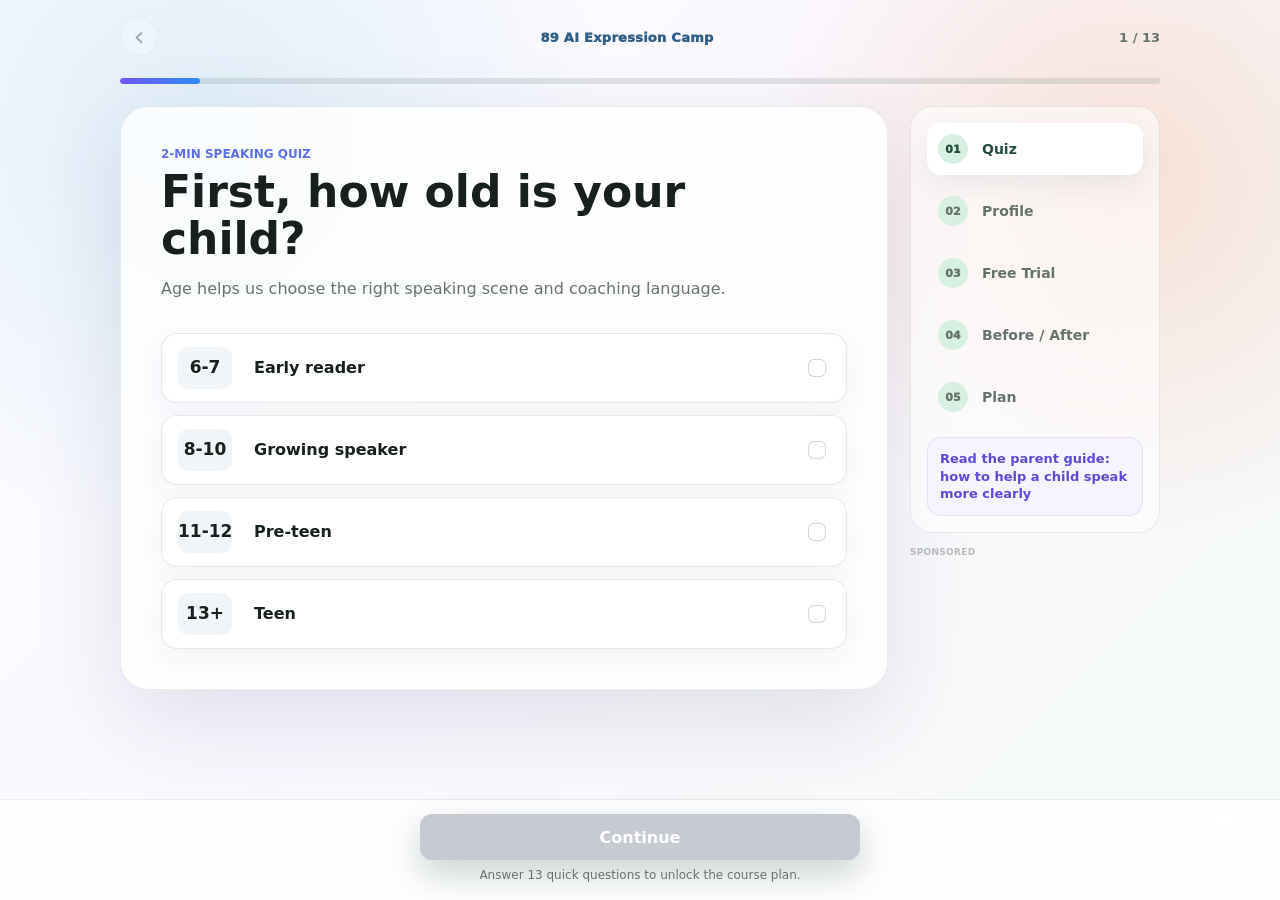
==== commit 0250add2: "Polish ai learning ad funnel" ====
--- a/ai-learning/index.html
+++ b/ai-learning/index.html
@@ -4,7 +4,7 @@
     <meta charset="utf-8" />
     <meta name="viewport" content="width=device-width, initial-scale=1" />
     <title>89 AI School Demo</title>
-    <link rel="stylesheet" href="./style.css?v=20260701-payment-intent-1" />
+    <link rel="stylesheet" href="./style.css?v=20260701-ad-polish-2" />
     <script async src="https://pagead2.googlesyndication.com/pagead/js/adsbygoogle.js?client=ca-pub-5502975373459743" crossorigin="anonymous"></script>
   </head>
   <body class="landing-mode">
@@ -61,9 +61,9 @@
             </div>
 
             <main class="quiz-card" aria-live="polite">
-              <p class="eyebrow" id="quizCategory">Profile</p>
-              <h1 id="quizQuestion">What does your child need most right now?</h1>
-              <p id="quizHint">This helps us create a focused 7-day course, not a generic lesson list.</p>
+              <p class="eyebrow" id="quizCategory">2-Min Speaking Quiz</p>
+              <h1 id="quizQuestion">Is your child struggling to explain ideas clearly?</h1>
+              <p id="quizHint">Answer a few questions, then try one AI speaking lesson for free.</p>
               <div class="quiz-options" id="quizOptions"></div>
             </main>
 
@@ -71,23 +71,23 @@
               <aside class="quiz-preview" aria-label="Flow preview">
                 <div class="preview-line active">
                   <span>01</span>
-                  <strong>Assessment</strong>
+                  <strong>Quiz</strong>
                 </div>
                 <div class="preview-line">
                   <span>02</span>
-                  <strong>Result</strong>
+                  <strong>Profile</strong>
                 </div>
                 <div class="preview-line">
                   <span>03</span>
-                  <strong>Course</strong>
+                  <strong>Free Trial</strong>
                 </div>
                 <div class="preview-line">
                   <span>04</span>
-                  <strong>Interaction</strong>
+                  <strong>Before / After</strong>
                 </div>
                 <div class="preview-line">
                   <span>05</span>
-                  <strong>Report</strong>
+                  <strong>Plan</strong>
                 </div>
                 <a class="guide-entry" href="../learning-guides/how-to-help-a-child-speak-clearly/index.html">
                   Read the parent guide: how to help a child speak more clearly
@@ -111,7 +111,7 @@
 
             <footer class="quiz-footer">
               <button class="primary-action" type="button" id="quizContinue" disabled>Continue</button>
-              <p id="quizFooterText">Answer 12 quick questions to unlock the course plan.</p>
+              <p id="quizFooterText">Answer a few quick questions to unlock your child's first speaking trial.</p>
             </footer>
           </section>
         </section>
@@ -120,7 +120,7 @@
           <section class="plan-builder">
             <div class="mini-brand">89 AI Expression Camp</div>
             <h1>Your child's first speaking trial is ready.</h1>
-            <p class="plan-ready-copy">Based on the assessment, we will start with one measurable skill: turning a short answer into a clear answer with a reason and example.</p>
+            <p class="plan-ready-copy">We will start with one measurable skill: turning a short answer into a clear answer with a reason and example.</p>
             <div class="build-list plan-ready-list">
               <div><span>01</span><strong>Primary gap</strong><small>Reason</small></div>
               <div><span>02</span><strong>First trial</strong><small>8 min</small></div>
@@ -147,25 +147,26 @@
           <section class="personal-plan">
             <div class="sticky-plan-cta">
               <span>7-day expression plan</span>
-              <button type="button" data-payment-trigger="plan">Reserve Plan</button>
+              <button type="button" data-go="lesson">Start Trial</button>
             </div>
             <div class="mini-brand">89 AI Expression Camp</div>
             <h1>Your child may not need more worksheets. <span>They need practice for real school moments.</span></h1>
-            <p class="plan-subtitle">Based on the quiz, we recommend one short speaking trial first, then a 7-day plan built around real school moments.</p>
+            <p class="plan-subtitle">Start with one free AI-coached speaking trial. If it helps, reserve the 7-day plan built around real school moments.</p>
 
             <section class="offer-box purchase-test">
               <div class="discount-card">
-                <span>Recommended after assessment</span>
+                <span>Recommended after the quiz</span>
                 <strong>7-Day Expression Quest</strong>
                 <p>Daily 8-minute school scenario, AI coaching, before/after answer evidence, and a parent report after each lesson.</p>
               </div>
               <div class="plan-highlights compact-offer">
-                <h2>What parents are buying</h2>
+                <h2>What the plan trains</h2>
                 <ul>
                   <li>Day 1: give a reason with Choice + Because + Example.</li>
                   <li>Day 2: retell a story in order with First + Then + Finally.</li>
                   <li>Day 3: ask to join classmates with Ask + Role + Friendly close.</li>
                   <li>Day 4: disagree politely with I feel + When + I need.</li>
+                  <li>Days 5-7: confidence, project explanation, and a final speaking challenge.</li>
                   <li>Each day includes one school scene, one model line, one real speaking attempt, one retry, and a parent note.</li>
                 </ul>
               </div>
@@ -195,9 +196,10 @@
                   <span class="price-daily"><s>$0.89</s><strong>$0.45</strong><em>per day</em></span>
                 </label>
               </div>
-              <p class="guarantee-line">This is an early payment-intent test. Reserve the selected plan and we will notify you when checkout opens.</p>
-              <button class="primary-action" type="button" data-payment-trigger="plan">Reserve Early Access</button>
-              <button class="secondary-action" type="button" data-go="landing">Retake Assessment</button>
+              <p class="guarantee-line">Payment is not required today. Reserve your spot and start the free trial lesson first.</p>
+              <button class="primary-action" type="button" data-go="lesson">Start Free Trial Lesson</button>
+              <button class="secondary-action" type="button" data-payment-trigger="plan">Reserve 7-Day Plan</button>
+              <button class="ghost-action" type="button" data-go="landing">Retake Assessment</button>
             </section>
           </section>
         </section>
@@ -823,8 +825,8 @@
           <div class="page-head">
             <div>
               <p class="eyebrow">Parent Report</p>
-              <h1 id="reportHeroTitle">Day 1 is complete.</h1>
-              <p id="reportIntro">The report shows what improved, what is still weak, and what the next lesson will train.</p>
+              <h1 id="reportHeroTitle">Your child's first speaking profile is ready.</h1>
+              <p id="reportIntro">See the current stage, one clear speaking gap, and the next lesson we recommend.</p>
             </div>
             <button class="secondary-action" type="button" data-go="landing">Back to Start</button>
           </div>
@@ -834,7 +836,7 @@
 	            <div class="panel-header compact">
 	                <div>
 		                  <p class="eyebrow">Summary</p>
-		                  <h2>Initial expression profile</h2>
+		                  <h2>Your child's first speaking profile</h2>
 		                </div>
 		                <span class="score" id="scoreText">Draft</span>
 		              </div>
@@ -874,7 +876,7 @@
 
 	            <article class="panel archive-panel">
 		              <p class="eyebrow">Next Lesson Locked</p>
-		              <h2>Continue with a paid plan</h2>
+		              <h2>Unlock the 7-day plan</h2>
 
 	              <div class="report-pricing" aria-label="Subscription plans">
 	                <label class="price-option" data-plan-key="week">
@@ -905,7 +907,7 @@
 
 	              <div class="report-cta">
 	                <button class="primary-action" type="button" id="reportCta" data-payment-trigger="report">Reserve Early Access</button>
-	                <p>Reserve the selected plan now. This tests whether parents are willing to pay before checkout is connected.</p>
+	                <p>Reserve your spot to unlock the next lesson, daily coached scenes, and parent reports.</p>
 	              </div>
 
 	              <div class="tomorrow-card">
@@ -929,7 +931,7 @@
         <h2 id="paymentDialogTitle">Reserve this expression plan</h2>
         <p class="payment-summary" id="paymentSummary">4-WEEK PLAN · $19.99</p>
         <p class="payment-copy">
-          Checkout is not open yet. Leave an email if you would be willing to buy this plan when payment opens.
+          Payment is not required today. Leave an email to reserve your spot and receive the checkout link when it opens.
         </p>
         <label class="payment-field">
           Parent email
@@ -944,7 +946,7 @@
       </form>
     </dialog>
 
-    <script src="./payment-config.js?v=20260701-payment-intent-1"></script>
-    <script src="./app.js?v=20260701-payment-intent-1"></script>
+    <script src="./payment-config.js?v=20260701-ad-polish-2"></script>
+    <script src="./app.js?v=20260701-ad-polish-2"></script>
   </body>
 </html>
--- a/ai-learning/style.css
+++ b/ai-learning/style.css
@@ -1487,6 +1487,23 @@
   cursor: pointer;
 }
 
+.purchase-test .ghost-action {
+  justify-self: center;
+  min-height: 44px;
+  padding: 0 18px;
+  border-color: transparent;
+  background: transparent;
+  box-shadow: none;
+  color: #6a746f;
+  font-size: 16px;
+  line-height: 1.1;
+}
+
+.purchase-test .ghost-action:hover {
+  color: var(--green);
+  text-decoration: underline;
+}
+
 .landing-nav .ghost-action {
   padding: 10px 16px;
 }
@@ -4496,6 +4513,17 @@
   box-shadow: inset 0 0 0 2px rgba(114, 87, 255, 0.28);
 }
 
+.map-path .locked {
+  background: #fbf9ff;
+  opacity: 0.72;
+}
+
+.map-path .locked:hover,
+.map-path .locked:focus-visible {
+  background: #f1edff;
+  opacity: 1;
+}
+
 .map-path span {
   display: grid;
   width: 42px;
@@ -4515,6 +4543,11 @@
 .map-path .active span {
   background: linear-gradient(90deg, #7657ff, #2f8cff);
   color: #fff;
+}
+
+.map-path .locked span {
+  background: #e5ddff;
+  color: #6d5bd6;
 }
 
 .map-path strong {
@@ -4544,6 +4577,22 @@
   border-radius: 999px;
   background: #ebe6ff;
   color: #5c4bd6;
+}
+
+.lesson-step.locked {
+  opacity: 0.68;
+}
+
+.lesson-step.locked p small {
+  display: inline-flex;
+  width: fit-content;
+  margin-top: 6px;
+  padding: 5px 10px;
+  border-radius: 999px;
+  background: #ece7ff;
+  color: #5c4bd6;
+  font-size: 12px;
+  font-weight: 950;
 }
 
 .classroom-lesson .lesson-steps {
